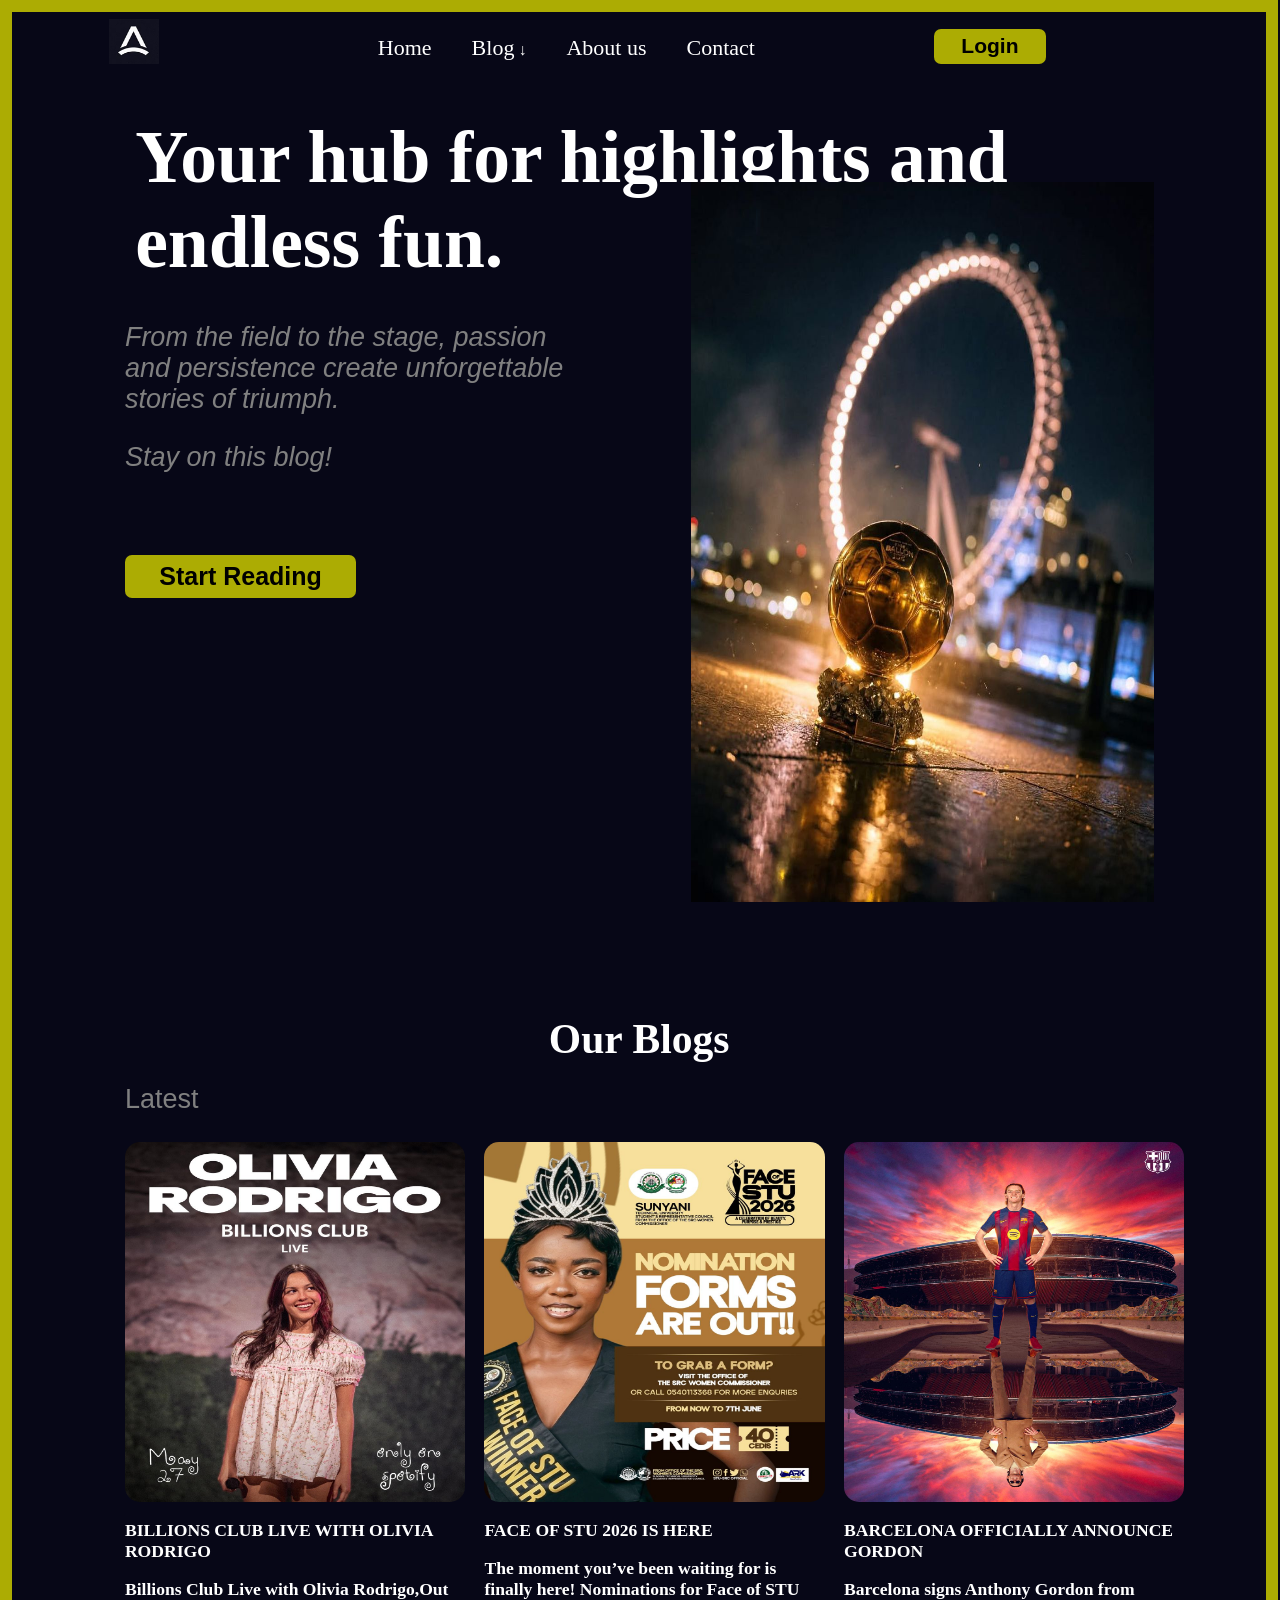
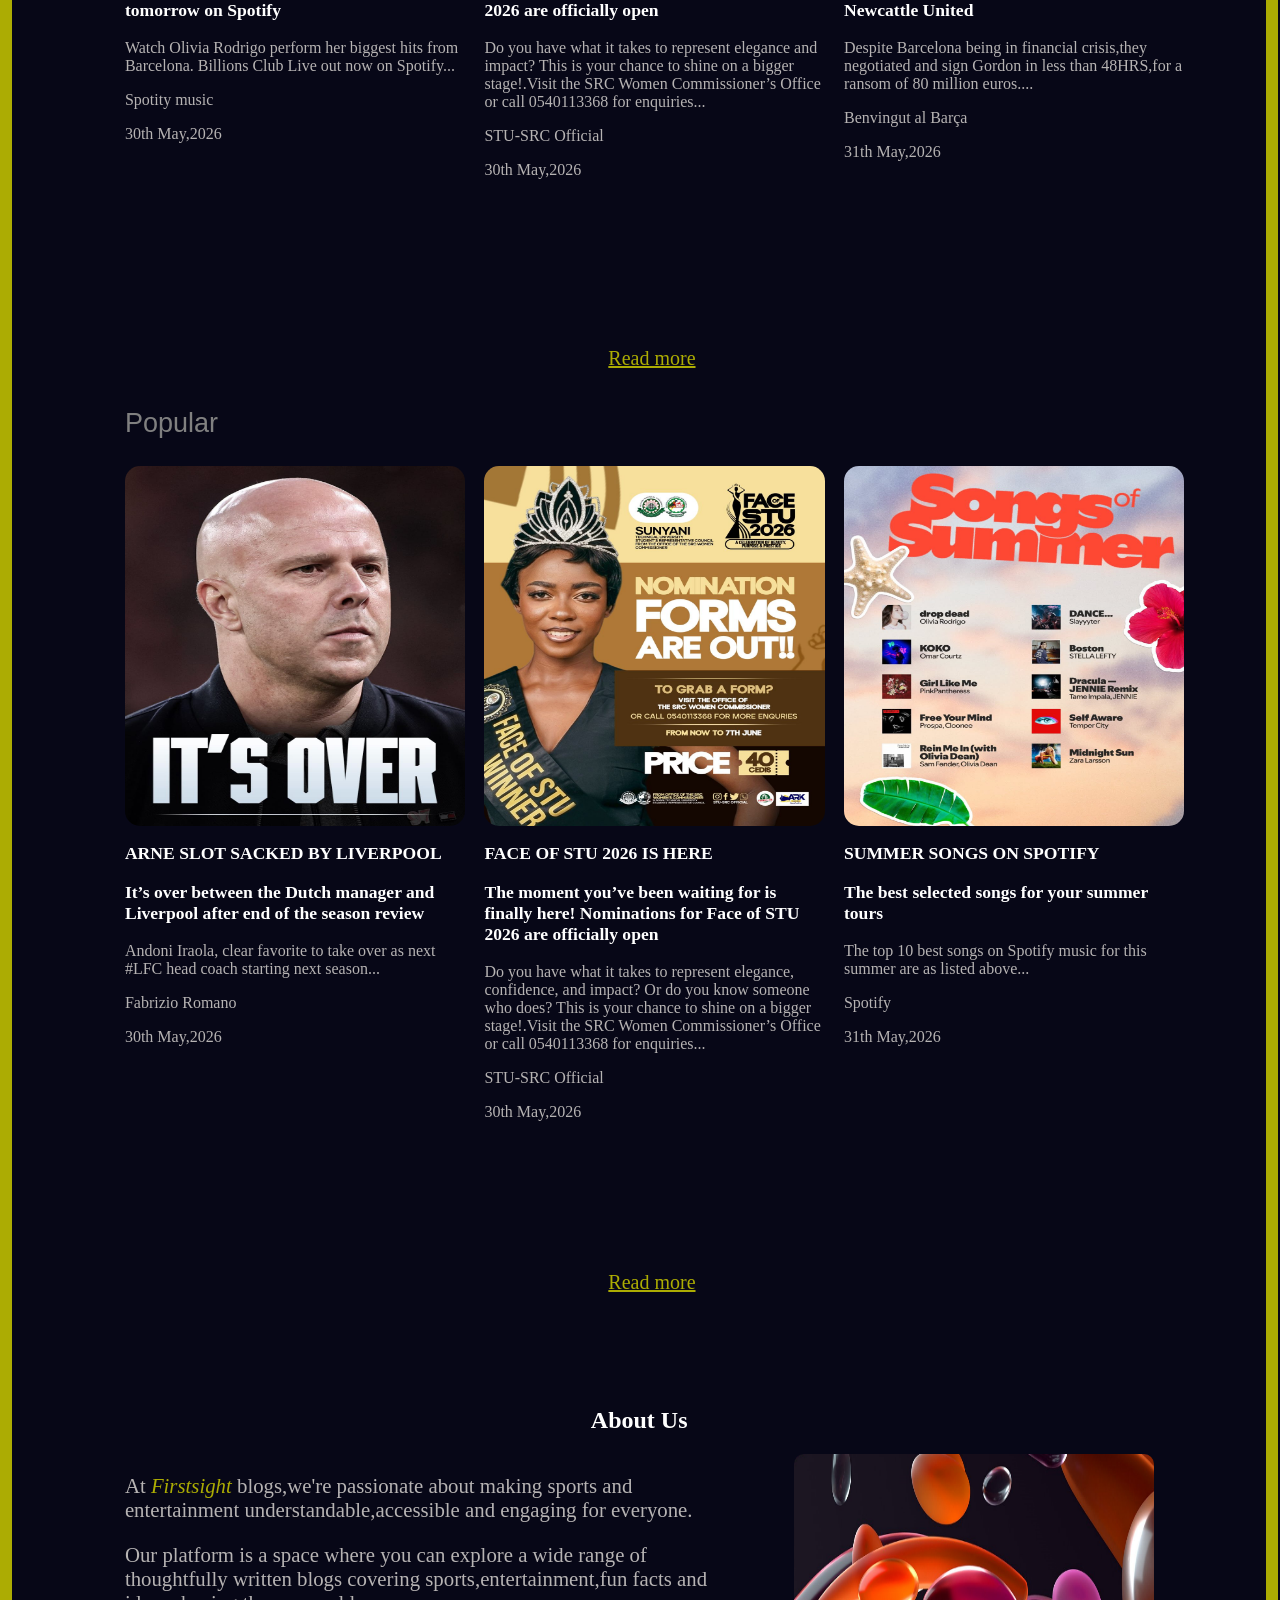
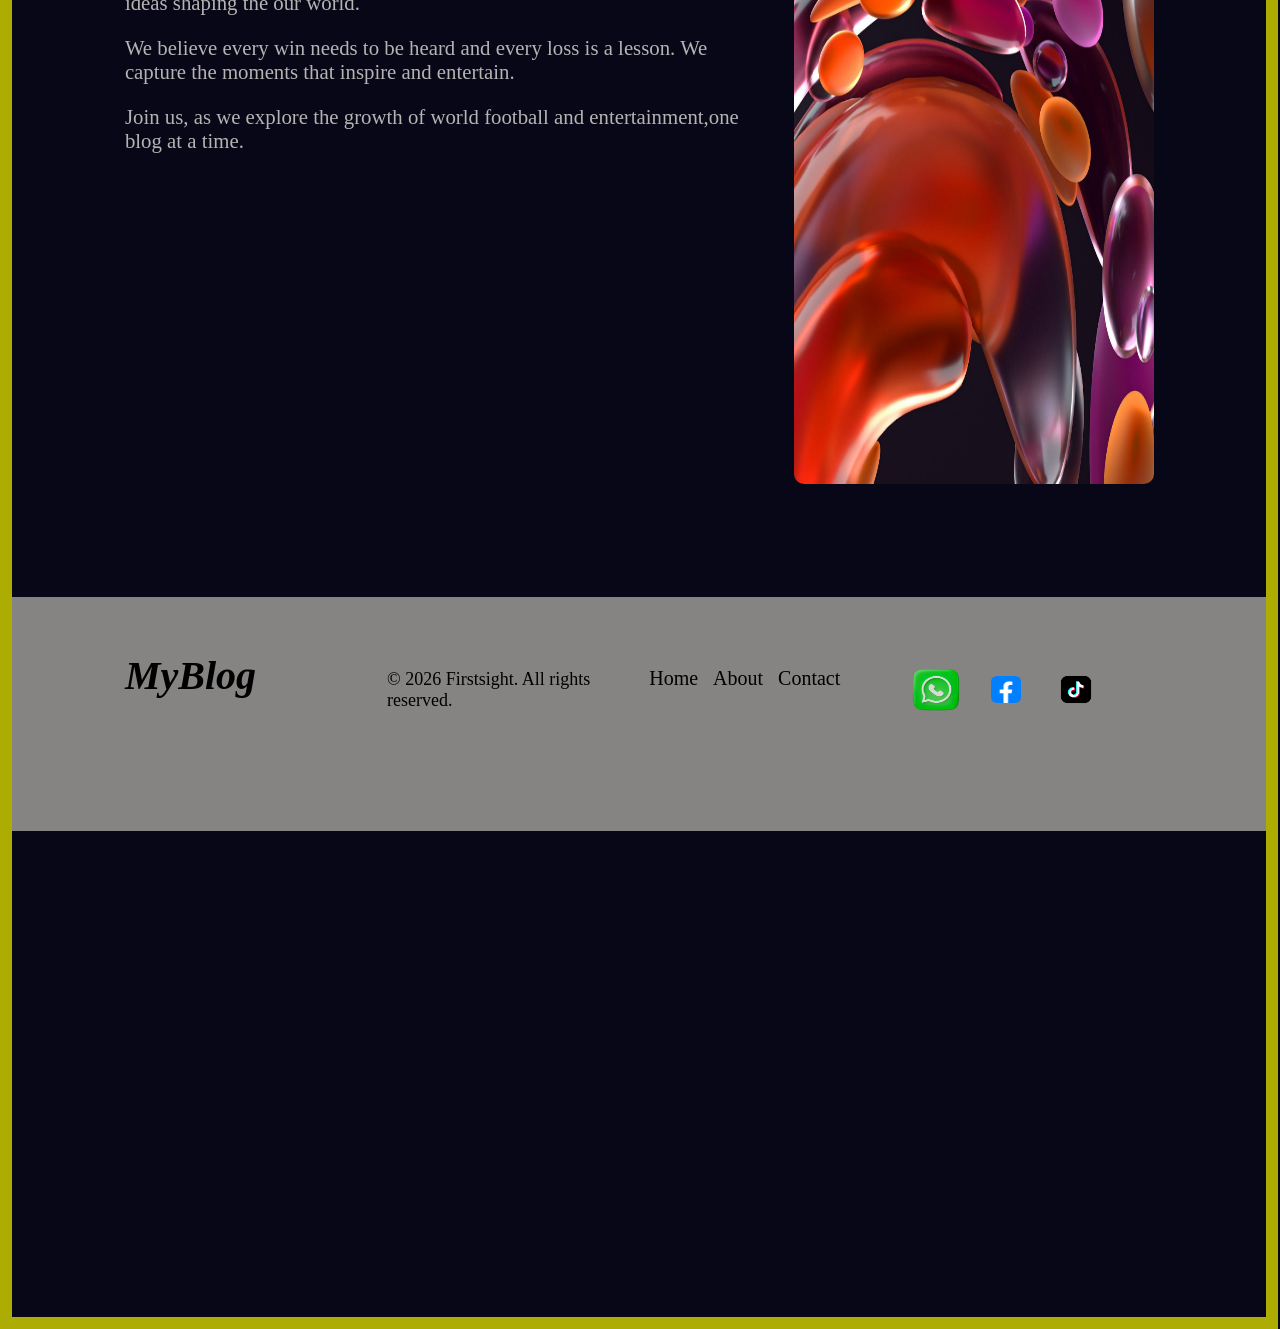
==== index.html @ 94e5642e "Removed the frame and added some link pages." ====
<!DOCTYPE html>
<html lang="en">
<head>
    <meta charset="UTF-8">
    <meta name="viewport" content="width=device-width, initial-scale=1.0">
    <title>Firstsight.com</title>

    <link rel="stylesheet" href="Navbar.css">
    <link rel="stylesheet" href="Header.css">
    <link rel="stylesheet" href="Latestsection.css">
    <link rel="stylesheet" href="Popularsection.css">
    <link rel="stylesheet" href="AboutUs.css">
    <link rel="stylesheet" href="Footer.css">
    <link rel="stylesheet" href="Mobile414_Responsive.css">

</head>
<body>

    <!-- A yellow picture frame for the whole page -->
    <div class="picture-frame">
        <!-- The page start with the Navigation bar at the top -->
        <nav>
            <!-- The Logo of the blog company -->
            <div class="logo-image" title="Firstsight blog">
                <img src="Images/Logo/Logo.png" alt="Big N letter">
            </div>

            <!-- <h1 id="closebtn">&times;</h1> -->
            <!-- Navigation links on the page -->
            <ul id="Navbar-links">
                <li><a href="" >Home</a></li>
                <li><a href="#latest-section" class="blog-link">Blog</a> <span class="arrow-down">&#8595</span></li>
                <li><a href="#about-us-section" class="aboutus-link">About us</a></li>
                <li><a href="#footer" class="contact-link">Contact</a></li>
            </ul>

            <!-- Login link to either login og signin to the website  -->
            <button><a href="Login.html" id="login-btn">Login</a></button>

            <!-- The burgar sign on the Mobile size -->
            <button id="burgar">☰</button>
        </nav>

        <!-- Here we come to the header section of the page right after the navbar -->
        <header>

            <!-- A big header message on the page -->
            <h1>Your hub for highlights and endless fun.</h1>

            <!-- Two containers,one at the left and other at right.With a text and a picture at the other side. -->
            <div class="two-containers">
                <div class="left-container">
                    <p>From the field to the stage, passion and persistence create unforgettable stories of triumph.</p>
                    <p>Stay on this blog!</p>

                    <!-- A Link button to start reading. -->
                    <button id="start-reading_btn">Start Reading</button>
                </div>

                <!-- The right side containers a big pictureon the page. -->
                <div class="right-container"></div>

            </div>
           
        </header>


        <h1 id="blogs">Our Blogs</h1>

        <!-- The blog start here with the lastest blog section -->
        <section id="latest-section">

            <p id="latest">Latest</p>

            <div class="containers">
                
                <!-- Blog-1 -->
                <div class="container" id="latest-container-one">
                    
                    <div class="image-box"><img src="" alt="oops" id="l-image1" ></div>

                    <p id="l-name1" class="name"></p>

                    <P id="l-topic-sentence1" class="topic-sentence"></P>

                    <p id="l-about1" class="about"></p>

                    <p id="l-sender1-name" class="sender-name"></p>

                    <p id="l-date-time1" class="date-time"></p>

                </div>

                <!-- Blog-2 -->
                <div class="container" id="latest-container-two">

                    <div class="image-box"><img src="" alt="oops" id="l-image2" ></div>

                    <p id="l-name2" class="name"></p>

                    <P id="l-topic-sentence2" class="topic-sentence"></P>

                    <p id="l-about2" class="about"></p>

                    <p id="l-sender2-name" class="sender-name"></p>

                    <p id="l-date-time2" class="date-time"></p>
                </div>

                <!-- Blog-3 -->
                <div class="container" id="latest-container-three">

                    <div class="image-box"><img src="" alt="oop" id="l-image3" ></div>

                    <p id="l-name3" class="name"></p>

                    <P id="l-topic-sentence3" class="topic-sentence"></P>

                    <p id="l-about3" class="about"></p>

                    <p id="l-sender3-name" class="sender-name"></p>

                    <p id="l-date-time3" class="date-time"></p>
                </div>

            </div>

            <!-- The Read more Link -->
            <a href="" id="read-more-latest">Read more</a> 
        </section>


        <!-- The popular blog section too comes here. -->
        <section id="popular-section">
            <p id="popular">Popular</p>

            <div class="containers">
                
                <!-- Blog-1 -->
                <div class="container" id="popular-container-one">
                    
                    <div class="image-box"><img src="" alt="" id="p-image1" ></div>

                    <p id="p-name1" class="name"></p>

                    <P id="p-topic-sentence1" class="topic-sentence"></P>

                    <p id="p-about1" class="about"></p>

                    <p id="p-sender1-name" class="sender-name"></p>

                    <p id="p-date-time1" class="date-time"></p>

                </div>

                <!-- Blog-2 -->
                <div class="container" id="popular-container-two">

                    <div class="image-box"><img src="" alt="" id="p-image2" ></div>

                    <p id="p-name2" class="name"></p>

                    <P id="p-topic-sentence2" class="topic-sentence"></P>

                    <p id="p-about2" class="about"></p>

                    <p id="p-sender2-name" class="sender-name"></p>

                    <p id="p-date-time2" class="date-time"></p>
                </div>

                <!-- Blog-3 -->
                <div class="container" id="popular-container-three">

                    <div class="image-box"><img src="" alt="" id="p-image3" ></div>

                    <p id="p-name3" class="name"></p>

                    <P id="p-topic-sentence3" class="topic-sentence"></P>

                    <p id="p-about3" class="about"></p>

                    <p id="p-sender3-name" class="sender-name"></p>

                    <p id="p-date-time3" class="date-time"></p>
                </div>

            </div>

            <!-- The Read more Link -->
            <a href="" id="read-more-popular">Read more</a>
        </section>

        <!-- The About Us section -->
        <section id="about-us-section">
            <h1>About Us</h1>

            <div class="about-us-containers">
                <div id="message" class="demo">
                    <p>At <span id="firstsight">Firstsight</span> blogs,we're passionate about making sports and entertainment understandable,accessible and engaging for everyone. </p>
                    <p>Our platform is a space where you can explore a wide range of thoughtfully written blogs covering sports,entertainment,fun facts and ideas shaping the our world.</p>
                    <p>We believe every win needs to be heard and every loss is a lesson. We capture the moments that inspire and entertain.</p>
                    <p>Join us, as we explore the growth of world football and entertainment,one blog at a time.</p>
                </div>
                
                <div id="image" class="demo" >
                    <img src="Images/AboutUs-Image/AboutUs Image.png" alt="" id="about-us-image">
                </div>
            </div>
        </section>

        <footer id="footer">
            <div class="footer-column">

                <!-- Column 1 -->
                <div class="column" id="my-blog"><h1>MyBlog</h1></div>

                <!-- Column 2 -->
                <div class="column" id="copyright">&copy; 2026 Firstsight. All rights reserved.</div>

                <!-- Column 3 -->
                <div class="column" id="link">

                    <a href="">Home</a>
                    <a href="#about-us-section">About</a>
                    <a href="#my-blog">Contact</a>

                </div>

                <!-- Column 4 -->
                <div class="column" id="media-icons">

                    <label for="WhatsAPP" id="whatsapp">
                        <a href="https://wa.me/233549473295" target="_blank">
                            <img src="Images/Social-Media-Icons/WhatsApp.webp" alt="">
                        </a>
                    </label>

                    <label for="FaceBook" id="facebook">
                        <a href="https://www.facebook.com/share/1J1tw8QMVC/?mibextid=wwXIfr" target="_blank">
                            <img src="Images/Social-Media-Icons/Facebook.webp" alt="">
                        </a>
                    </label>

                    <label for="Tiktok" id="tiktok">
                        <a href="https://www.tiktok.com/@qwesikhalifa123?_r=1&_t=ZS-96lhJDnv4TK" target="_blank">
                            <img src="Images/Social-Media-Icons/Tiktok.webp" alt="">
                        </a>
                    </label>

                </div>
            </div>
        </footer>
   
    </div>
    
    <script src="index.js"></script>
    <script src="LatestBlog.js"></script>
    <script src="Popularsection.js"></script>
</body>
</html>

<!-- Each blog has,
 1:Image
 2:Name
 3:Topic sentence
 4:About the blog
 5:Sender
 6:Date and time. -->


      <!-- <p>“Celebrate every win, learn from every loss—sports and entertainment fuel resilience and joy</p> -->

        <!-- 
        <p>From the field to the stage, passion and persistence create unforgettable stories of triumph</p> -->

<!-- 
        <label for="WhatsAPP" id="whatsapp"><a href="https://wa.me/233549473295"></a><img src="Social-Media-Imges/WhatsApp.webp" alt=""></label> -->
---- Navbar.css ----
/* There's a picture frame on the whole web page */
.picture-frame{
    border:  12px solid rgb(172, 172, 3);
    width: 98%;
    height: 500.5vh;
}

body{
    margin: 0%;
    background-color: rgb(7, 7, 23);
    color: white;
}

nav{
    display: flex;
    justify-content: space-around;
    background-color:  rgb(7, 7, 23);
    padding: 7px;
    box-sizing: border-box;
    /* top: 2%;
    position: fixed;
    width: 98%;
    margin-left: -0.001%; */
} 

img{
    width: 50px;
    height: 45px;
}

ul{
    display: flex;
    gap: 40px;
}

ul li{
    list-style: none;
}

ul li a{
    text-decoration: none;
    color: white;
    font-size: 22px;
}

ul li a:hover{
    text-decoration: underline rgb(239, 239, 91);
    font-weight: bold;
}

.arrow-down{
    color: white;
}

nav button {
    width: 9%;
    height: 35px;
    margin-top: 0.8%;
    background-color: rgb(172, 172, 3);
    border-radius: 7px;
    border: none;
    margin-right: 10%;
    font-weight: bold;
}

nav button a{
    text-decoration: none;
    font-size: 21px;
    color: black;
}

/* Working on the Responsiveness */
#burgar{
    display: none;
}
---- Header.css ----
header {
    margin: 9%;
}

header h1{
    margin: 1%;
    font-size: 4.6rem;
    font-weight: bold;
    margin-top: -8%;
}

/* The two main containers */
.two-containers{
    display: flex;
    justify-content: space-between;
}

.left-container{
    width: 45%;
    height: 60vh;
}

.left-container p{
    font-size: 27px;
    font-family: Arial, Helvetica, sans-serif;
    font-style: italic;
    color: gray;
}

#start-reading_btn{
    width: 50%;
    padding: 7px;
    font-size: 25px;
    border-radius: 7px;
    font-weight: bold;
    background-color: rgb(172, 172, 3);
    border: none;
    cursor: pointer;
    margin-top: 12%;
}

/* The Right side of the div
It contains an image. */
.right-container{
    margin-top: -11%;
    width: 45%;
    height: 80vh;
    background-image: url(Images/Header-Image/Header.jpeg);
    background-size: 100% 100%;
    backdrop-filter: blur(10%);
}

#blogs{
    text-align: center;
    font-weight: bold;
    font-size: 2.6rem;
}
---- Latestsection.css ----
#latest-section{
    margin: 9%;
    margin-top: -0.5%;
}

#latest{
    font-size: 27px;
    font-family: Arial, Helvetica, sans-serif;
    color: gray;
}

.containers{
    display: grid;
    grid-template-columns: repeat(3,1fr);
    gap: 50px;
    margin-bottom: 40px;
}

.container{
    width: 110%;
    height: 85vh;
    border-radius: 15px;
}

/* Each blog content */
.image-box{
    /* border: 2px solid white; */
    height: 40vh;
    border-radius: 15px;

}

.image-box img{
    width: 100%;
    background-size: cover;
    height: 40vh;
    border-radius: 15px;
}

.name{
    font-size: 1.1rem;
    font-weight: bold;
}

.topic-sentence{
    font-size: 1.1rem;
    font-weight: bold;
}

.about{
    font-size: 1rem;
    color: rgb(182, 179, 179);
}

.sender-name{
    font-size: 1rem;
    color: rgb(182, 179, 179);
}

.date-time{
    font-size: 1rem;
    color: rgb(182, 179, 179);  
}

#latest-section a{
    margin-left: 47%;
    font-size: 20px;
    color: rgb(172, 172, 3);;
}
---- Popularsection.css ----
#popular-section{
    margin: 9%;
    margin-top: -6%;
}

#popular{
    font-size: 27px;
    font-family: Arial, Helvetica, sans-serif;
    color: gray;
}

/* .containers{
    display: grid;
    grid-template-columns: repeat(3,1fr);
    gap: 50px;
    margin-bottom: 50px;
} */

/* .container{
    border: 2px solid white;
    width: 110%;
    height: 85vh;
    border-radius: 15px;
} */

/* Each blog content */
/* .image-box{
    border: 2px solid white;
    height: 40vh;
    border-radius: 15px;

} */

/* .image-box img{
    width: 100%;
    background-size: 100% 100%;
    height: 40vh;
    border-radius: 15px;
} */

/* .name{
    font-size: 1.2rem;
    font-weight: bold;
} */

/* .topic-sentence{
    font-size: 1.2rem;
} */

/* .about{
    font-size: 1rem;
    color: rgb(182, 179, 179);
} */

/* .sender-name{
    font-size: 1rem;
    color: rgb(182, 179, 179);
} */

/* .date-time{
    font-size: 1rem;
    color: rgb(182, 179, 179);  
} */

#popular-section a{
    margin-left: 47%;
    font-size: 20px;
    color: rgb(172, 172, 3);;
}
---- AboutUs.css ----
#about-us-section h1{
    text-align: center;
    font-weight: bold;
}

#about-us-section{
    margin: 9%;
}

.about-us-containers{
    display: flex;
    justify-content: space-between;
}

#message{
    /* border: 2px solid white; */
    width: 60%;
    height: 70vh;   
}

#message p{
    font-size: 1.3rem;
    color: rgb(182, 179, 179);
}

#firstsight{
    font-style: italic;
    color: rgb(172, 172, 3);
}

#image{
    /* border: 2px solid white; */
    width: 35%;
    height: 70vh;   
}


/* The About Us Image */
#about-us-image{
    width: 100%;
    height: 70vh;
    background-size: 100% 100%;
    border-radius: 10px;
}
---- Footer.css ----
footer{
    background-color: rgb(134, 131, 131);
    height: 26vh;
    color: black;
    width: 100%;
}

.footer-column{
    display: grid;
    grid-template-columns: repeat(4,1fr);
    margin: 9%;
    gap: 20px;
}

.column{
    margin-top: 12%;
}

#my-blog{
    font-size: 20px;
    font-style: italic;
}

#copyright{
    margin-top: 30%;
    font-size: 18px;
}

#link a{
    text-decoration: none;
    font-size: 20px;
    color: black;
    
}

#link{
    margin-top: 29%;
    display: flex;
    gap: 15px;
}

#link a:hover{
    text-decoration: underline  rgb(172, 172, 3);
    font-weight: bold;
}

#media-icons{
    margin-top: 29%;
    display: flex;
    gap: 20px;
}
---- Mobile414_Responsive.css ----
@media (max-width:414px){

    #burgar{
        display: flex;
        font-size: 28px;
        margin-left: 1%;
        background-color: rgb(73, 73, 55);
        color: azure;
        height: 42px;
    } 
    
    .picture-frame{
        border: none;
    }

    nav button{
        margin-left: 45%;
        width: 30%;
    }

    ul{ 
        display: none;
        grid-template-columns: repeat(1,1fr);
        box-sizing: border-box;
        gap: 1px;
        position: fixed;
        top: -2%;
        margin-left: 72%;
        background-color: rgb(64, 62, 62);
        padding: 10px;
        width: 30%;
        height: 35vh;
        border-radius: 15px;
    }

    ul li a{
        font-size: 1.5rem;
    }

    header{
        margin-left: 2%;
    }

    header h1{
        font-size: 3.2rem;
    }

    .left-container p{
        font-size: 20px;
    }

    #start-reading_btn{
        width: 80%;
    }

    .right-container{
        height: 48vh;
        width: 55%;
        margin-right: -8%;
        margin-top: 5%;
    }

    #blogs{
        font-size: 2rem;
    }

    .containers{
        display: grid;
        grid-template-columns: repeat(1,1fr);
        margin-left: -8%;
        width: 105%;
        gap: 200px;
    }

    .name{
        font-size: 1.6rem;
    }

    .topic-sentence{
        font-size: 1.6rem;
    }

    .about{
        font-size: 1.5rem;
    }

    .sender-name{
        font-size: 1.5rem;
    }

    .date-time{
        font-size: 1.5rem;
    }

    #latest-section a{
        margin-left: 30%;
        margin-top: 50%;
    }

    #popular-section{
        margin-top: 15%;
    }

    #latest-container-three{
        margin-bottom: 40px;
    }

    #popular-section a{
        margin-left: 30%;
    }

    .about-us-containers{
        display: grid;
        grid-template-columns: repeat(1,1fr);
    }

    #about-us-section{
        margin: 2%;
    }

    #message p{
        font-size: 1.6rem;
    }

    #popular-container-three{
        margin-bottom: 50px;
    }

    #message{
        width: 100%;
        margin-bottom: 120px;
    }

    #image{
        width: 100%;
        
    }

    .footer-column{
        display: grid;grid-template-columns: repeat(1,1fr);
        margin: 10%;
        gap: 1px;
    }

    footer{
        height: 36vh;
    
    }
        
    #my-blog{
        margin-top: 3%;
        text-align: center;
    }

    #copyright{
        margin-top: -8%;
    }

    #link{
        margin-top: 7%;
        margin-left: 15%;
    }

    #media-icons{
        margin-top: 7%;
        margin-left: 20%;
        display: flex;
        gap: 5px;
    }
}
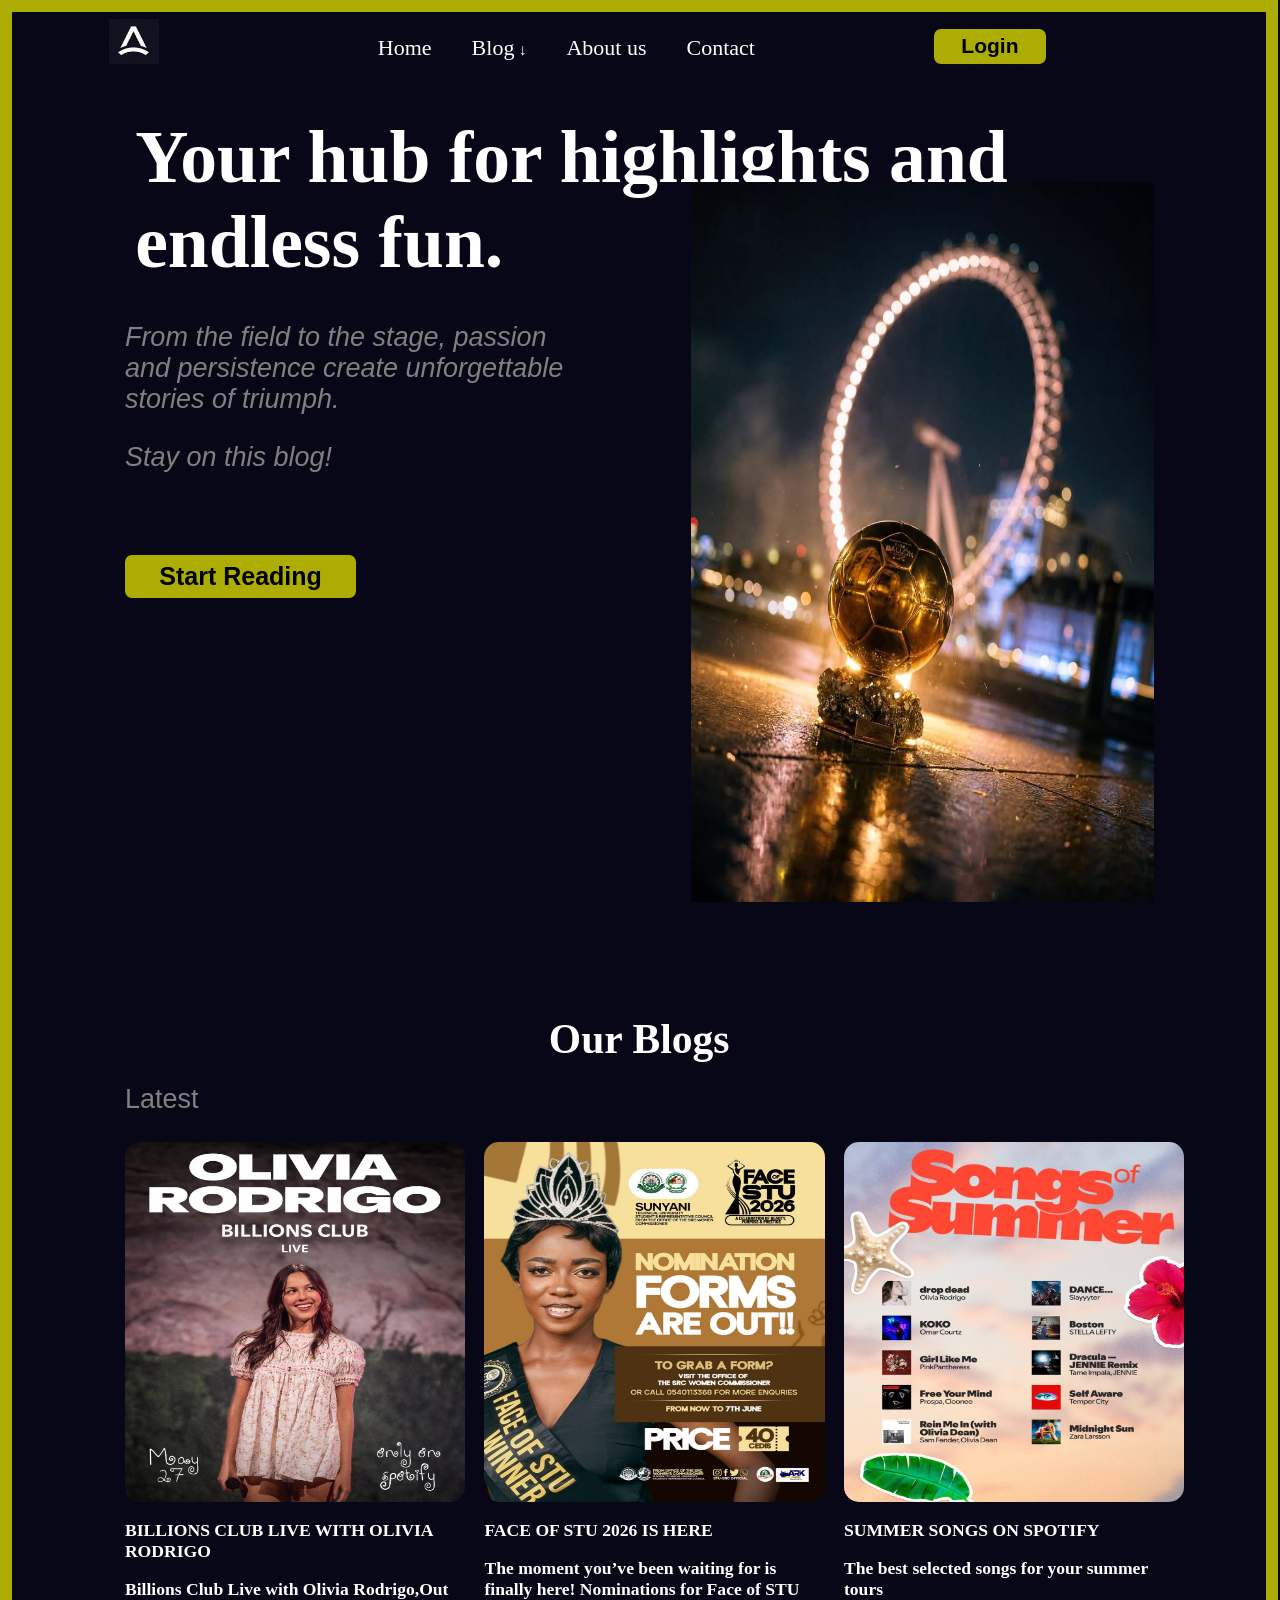
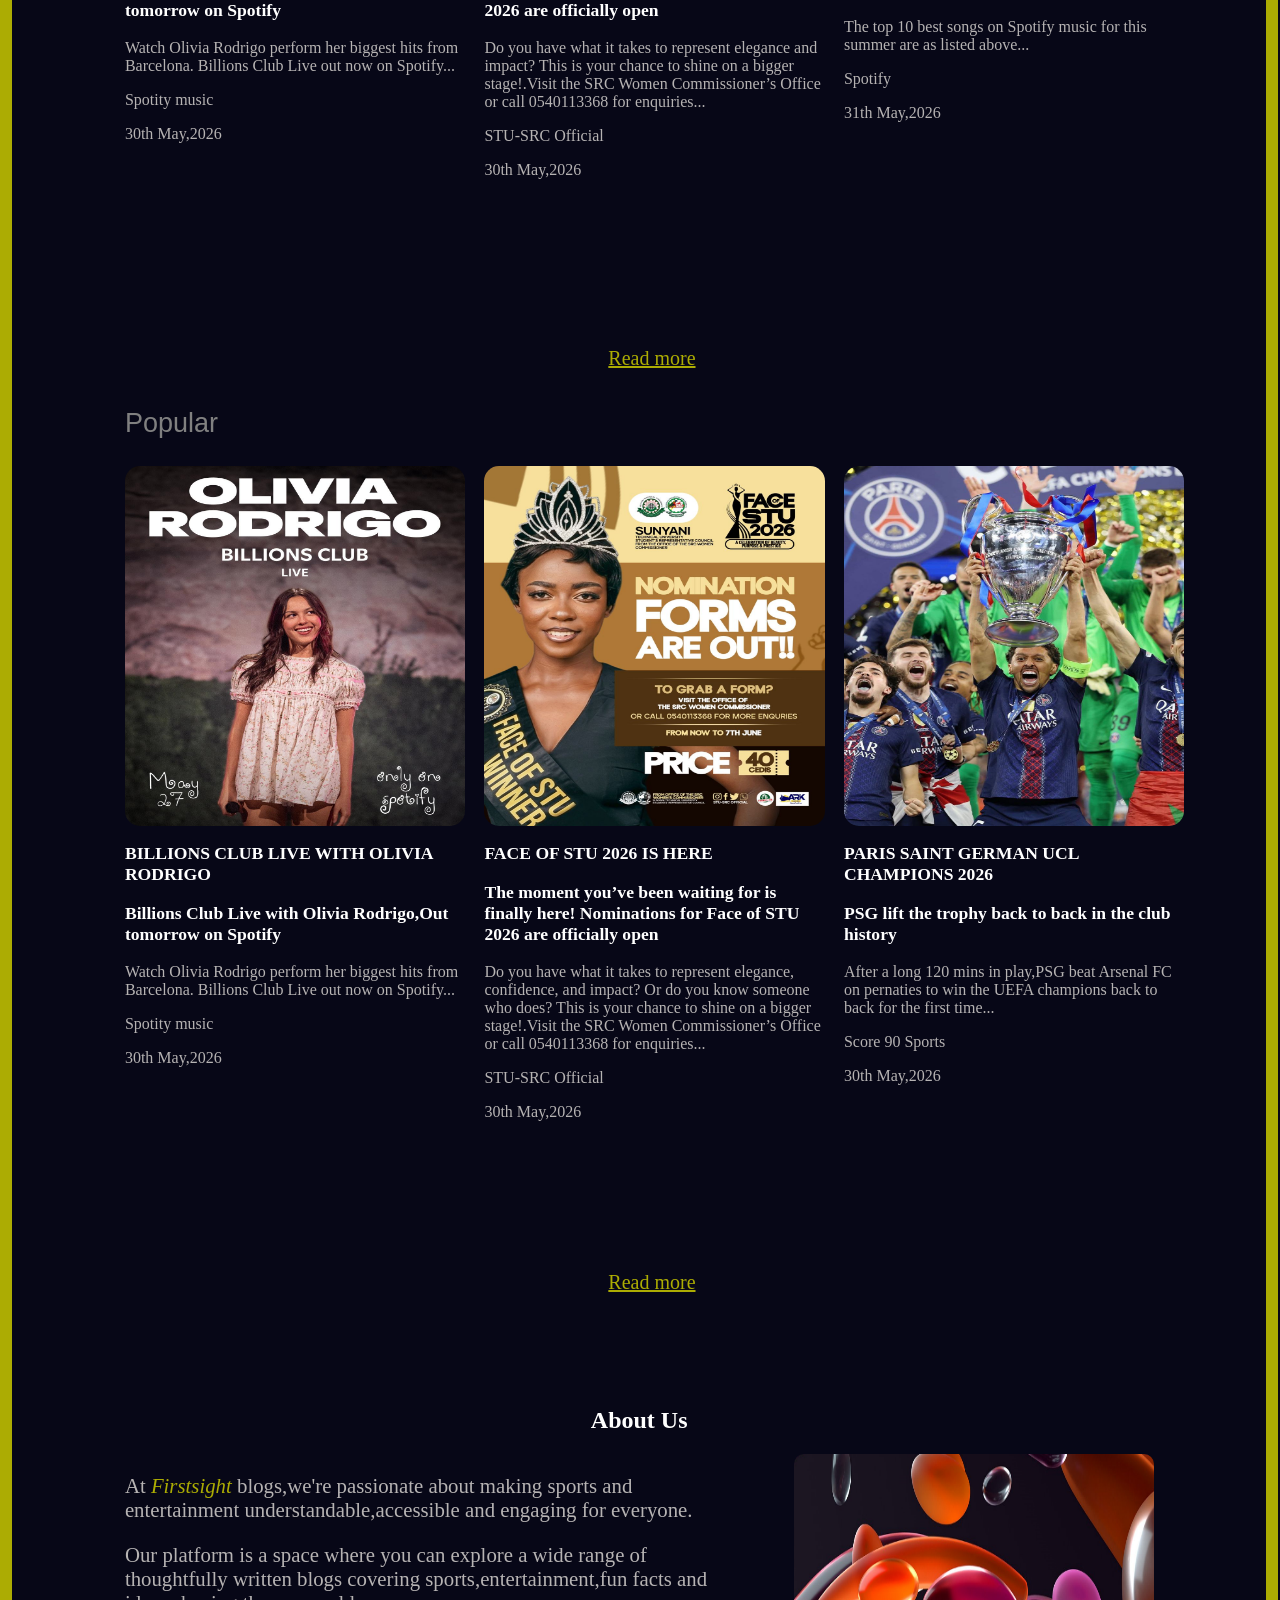
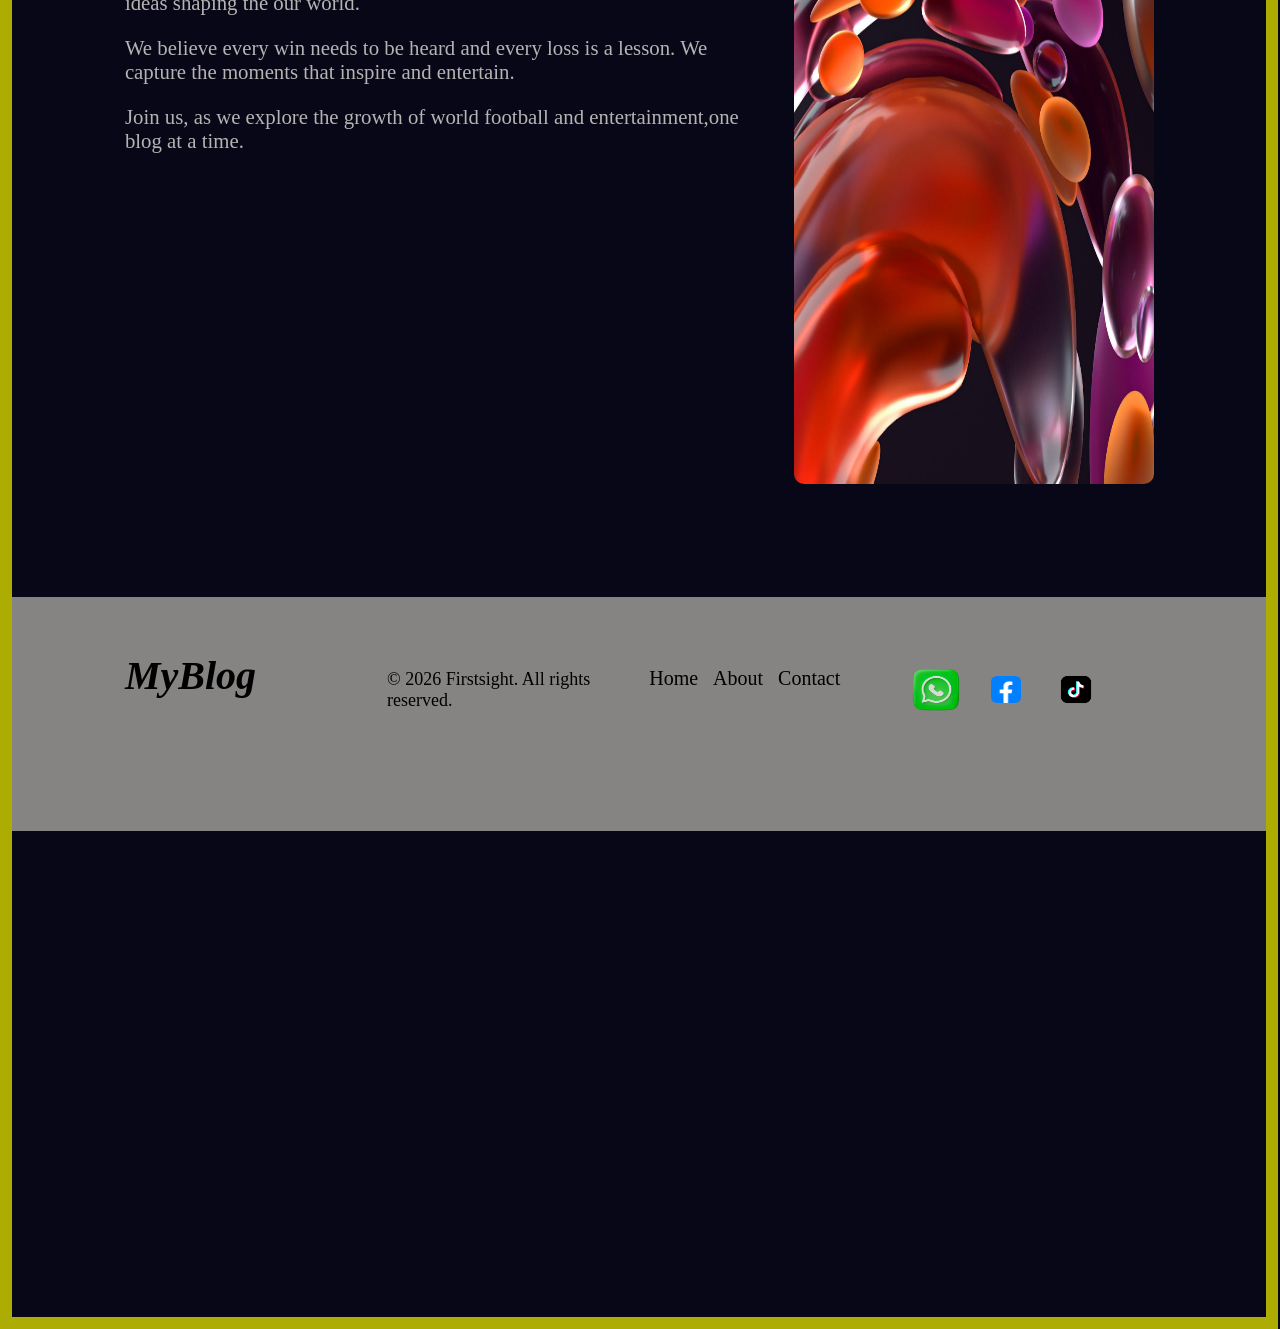
==== commit edc5e447: "Cleaned up some mess" ====
--- a/index.html
+++ b/index.html
@@ -12,7 +12,7 @@
     <link rel="stylesheet" href="AboutUs.css">
     <link rel="stylesheet" href="Footer.css">
     <link rel="stylesheet" href="Mobile414_Responsive.css">
-
+    
 </head>
 <body>
 
@@ -35,7 +35,7 @@
             </ul>
 
             <!-- Login link to either login og signin to the website  -->
-            <button><a href="Login.html" id="login-btn">Login</a></button>
+            <button><a href="Login Page/Login.html" id="login-btn">Login</a></button>
 
             <!-- The burgar sign on the Mobile size -->
             <button id="burgar">☰</button>
--- a/Mobile414_Responsive.css
+++ b/Mobile414_Responsive.css
@@ -58,6 +58,7 @@
         width: 55%;
         margin-right: -8%;
         margin-top: 5%;
+        background-size: 100% 100%;
     }
 
     #blogs{
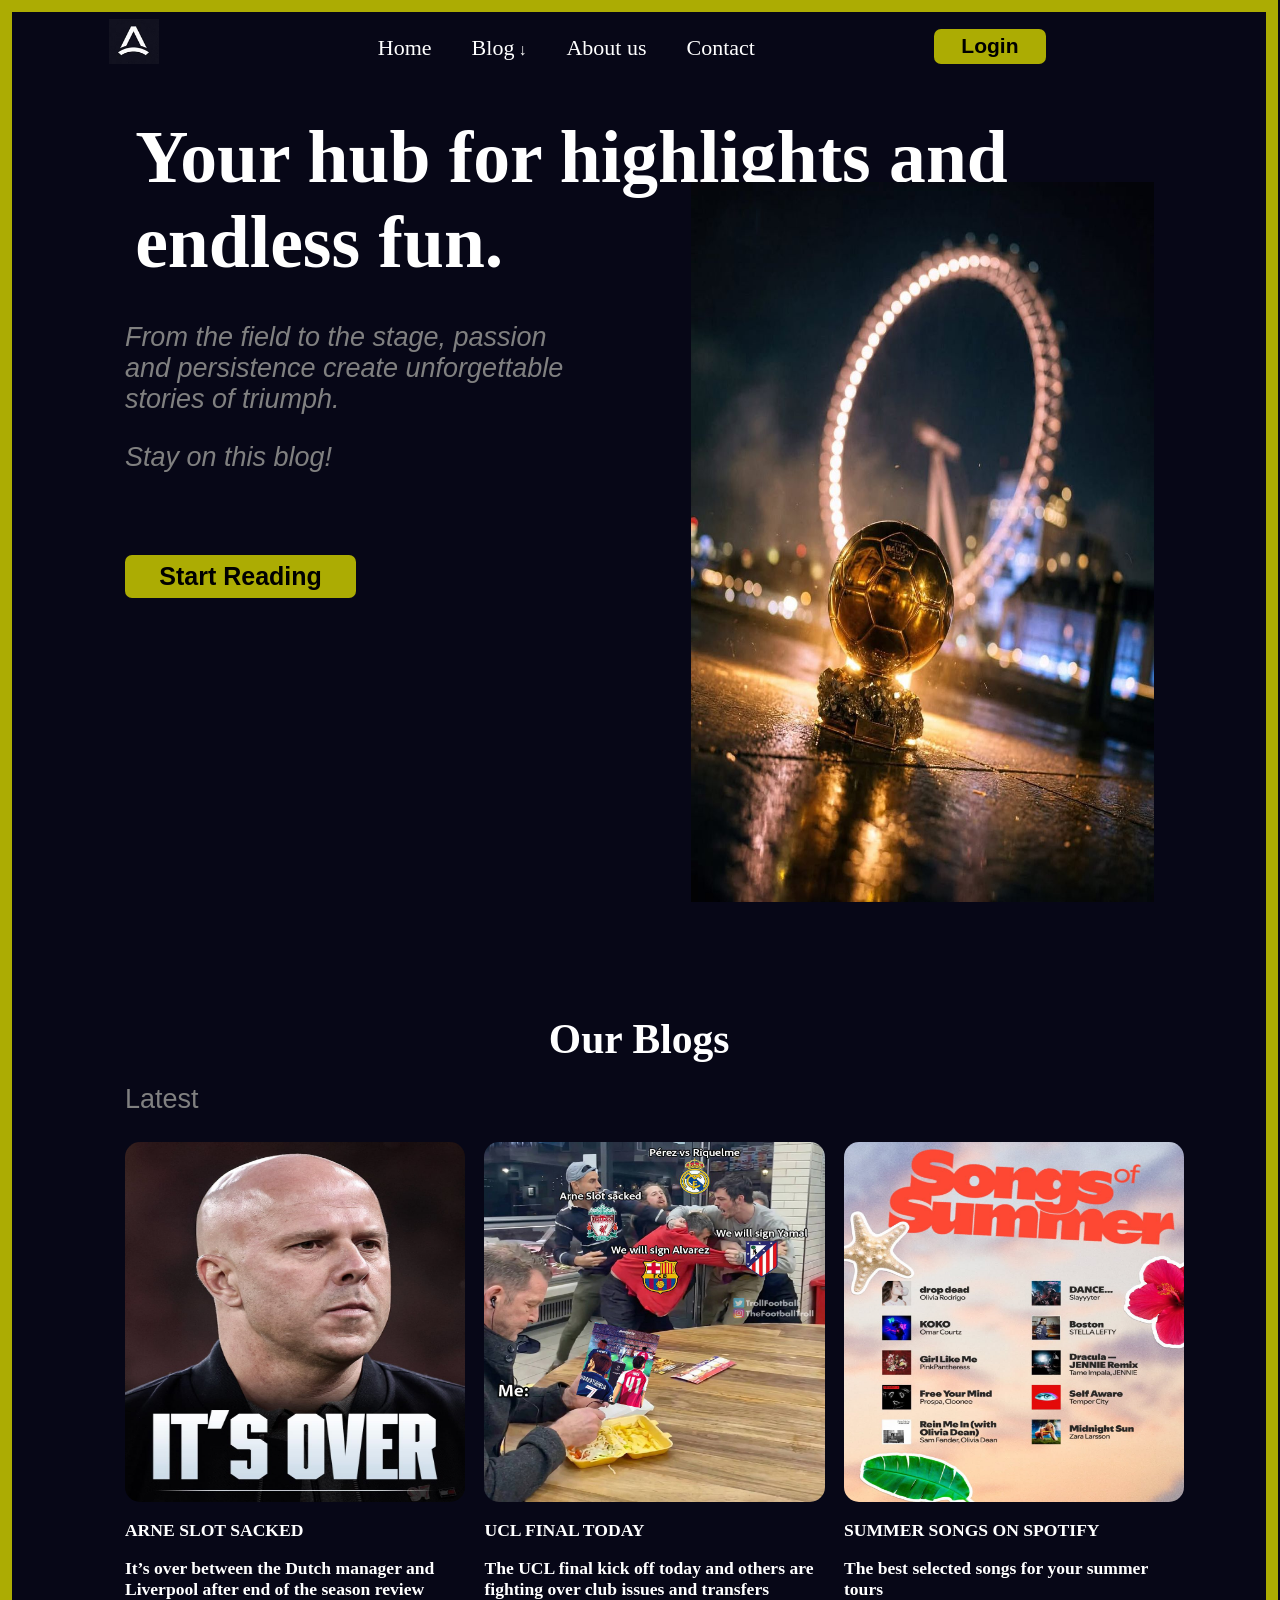
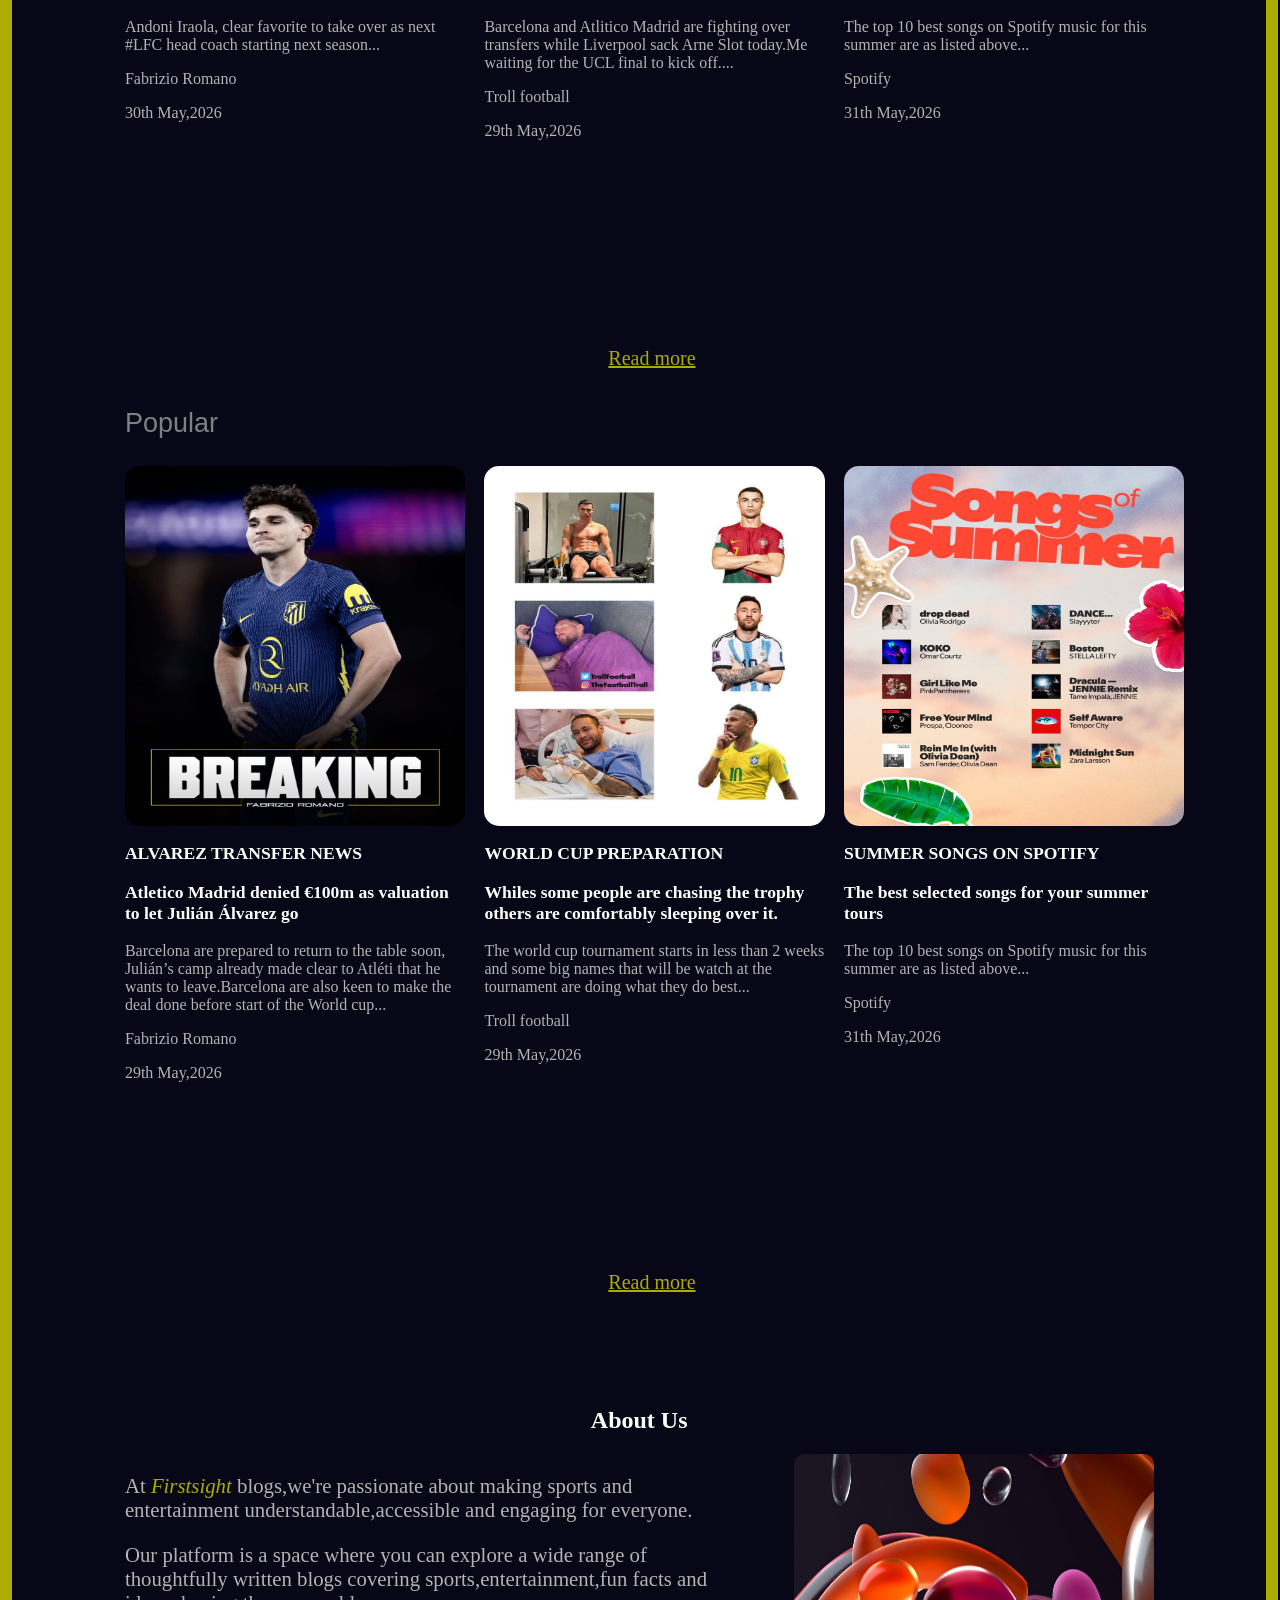
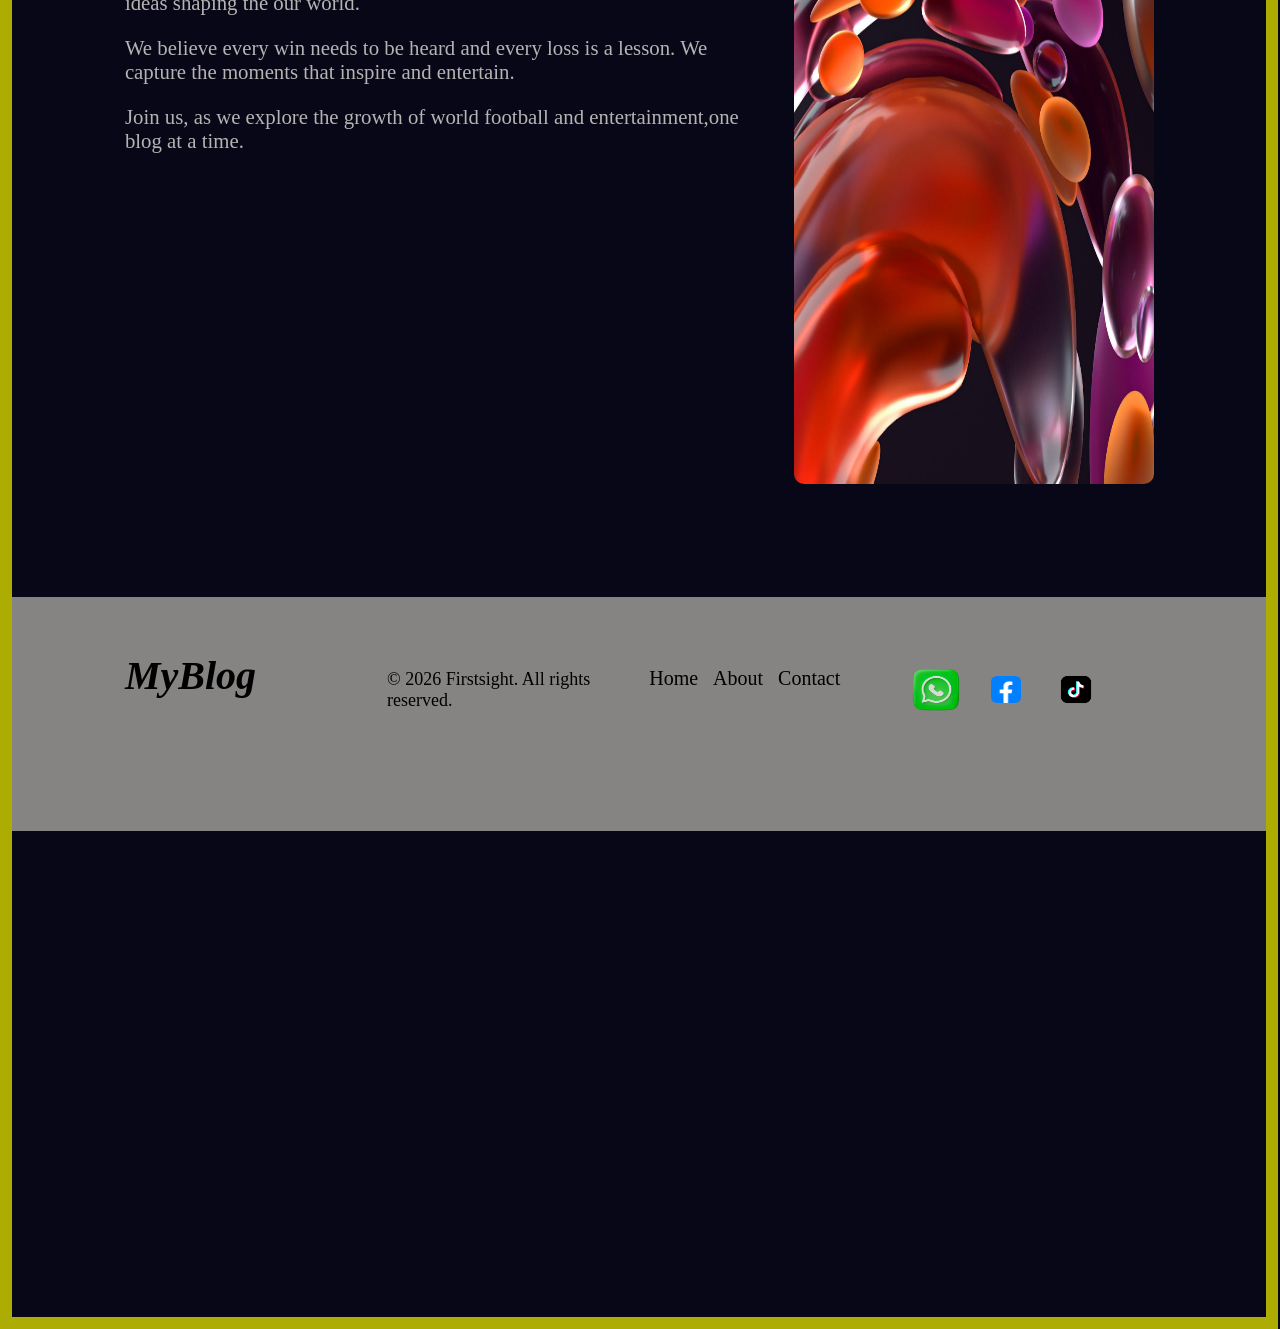
==== commit 6789e60b: "Completed some Responsive forms" ====
--- a/index.html
+++ b/index.html
@@ -12,6 +12,9 @@
     <link rel="stylesheet" href="AboutUs.css">
     <link rel="stylesheet" href="Footer.css">
     <link rel="stylesheet" href="Mobile414_Responsive.css">
+    <link rel="stylesheet" href="Mobile428_Responsive.css">
+    <link rel="stylesheet" href="Mobile360_Responsive.css">
+    <link rel="stylesheet" href="Mobile375_Responsive.css">
     
 </head>
 <body>
--- a/Mobile428_Responsive.css
+++ b/Mobile428_Responsive.css
@@ -0,0 +1,171 @@
+@media (max-width:428px){
+
+    #burgar{
+        display: flex;
+        font-size: 28px;
+        margin-left: -4%;
+        background-color: rgb(73, 73, 55);
+        color: azure;
+        height: 42px;
+    } 
+    
+    .picture-frame{
+        border: none;
+    }
+
+    nav button{
+        margin-left: 55%;
+        width: 30%;
+    }
+
+    ul{ 
+        display: none;
+        grid-template-columns: repeat(1,1fr);
+        box-sizing: border-box;
+        gap: 1px;
+        position: fixed;
+        top: -2%;
+        margin-left: 72%;
+        background-color: rgb(64, 62, 62);
+        padding: 10px;
+        width: 30%;
+        height: 35vh;
+        border-radius: 15px;
+    }
+
+    ul li a{
+        font-size: 1.5rem;
+    }
+
+    header{
+        margin-left: 2%;
+    }
+
+    header h1{
+        font-size: 3.2rem;
+    }
+
+    .left-container p{
+        font-size: 20px;
+    }
+
+    #start-reading_btn{
+        width: 80%;
+    }
+
+    .right-container{
+        height: 48vh;
+        width: 55%;
+        margin-right: -8%;
+        margin-top: 5%;
+        background-size: 100% 100%;
+    }
+
+    #blogs{
+        font-size: 2rem;
+    }
+
+    .containers{
+        display: grid;
+        grid-template-columns: repeat(1,1fr);
+        margin-left: -8%;
+        width: 105%;
+        gap: 200px;
+    }
+
+    .name{
+        font-size: 1.6rem;
+    }
+
+    .topic-sentence{
+        font-size: 1.6rem;
+    }
+
+    .about{
+        font-size: 1.5rem;
+    }
+
+    .sender-name{
+        font-size: 1.5rem;
+    }
+
+    .date-time{
+        font-size: 1.5rem;
+    }
+
+    #latest-section a{
+        margin-left: 30%;
+        margin-top: 50%;
+    }
+
+    #popular-section{
+        margin-top: 15%;
+    }
+
+    #latest-container-three{
+        margin-bottom: 40px;
+    }
+
+    #popular-section a{
+        margin-left: 30%;
+    }
+
+    .about-us-containers{
+        display: grid;
+        grid-template-columns: repeat(1,1fr);
+    }
+
+    #about-us-section{
+        margin: 2%;
+    }
+
+    #message p{
+        font-size: 1.6rem;
+    }
+
+    #popular-container-three{
+        margin-bottom: 50px;
+    }
+
+    #message{
+        width: 100%;
+        margin-bottom: 120px;
+    }
+
+    #image{
+        width: 100%;
+        
+    }
+
+    .footer-column{
+        display: grid;grid-template-columns: repeat(1,1fr);
+        margin: 10%;
+        gap: 1px;
+    }
+
+    footer{
+        height: 36vh;
+    
+    }
+        
+    #my-blog{
+        margin-top: 3%;
+        text-align: center;
+    }
+
+    #copyright{
+        margin-top: -8%;
+    }
+
+    #link{
+        margin-top: 7%;
+        margin-left: 15%;
+    }
+
+    #media-icons{
+        margin-top: 7%;
+        margin-left: 20%;
+        display: flex;
+        gap: 5px;
+    }
+}
--- a/Mobile360_Responsive.css
+++ b/Mobile360_Responsive.css
@@ -0,0 +1,171 @@
+@media (max-width:360px){
+
+    #burgar{
+        display: flex;
+        font-size: 28px;
+        margin-left: 1%;
+        background-color: rgb(73, 73, 55);
+        color: azure;
+        height: 42px;
+    } 
+    
+    .picture-frame{
+        border: none;
+    }
+
+    nav button{
+        margin-left: 45%;
+        width: 30%;
+    }
+
+    ul{ 
+        display: none;
+        grid-template-columns: repeat(1,1fr);
+        box-sizing: border-box;
+        gap: 1px;
+        position: fixed;
+        top: -2%;
+        margin-left: 72%;
+        background-color: rgb(64, 62, 62);
+        padding: 10px;
+        width: 30%;
+        height: 35vh;
+        border-radius: 15px;
+    }
+
+    ul li a{
+        font-size: 1.5rem;
+    }
+
+    header{
+        margin-left: 2%;
+    }
+
+    header h1{
+        font-size: 3.2rem;
+    }
+
+    .left-container p{
+        font-size: 20px;
+    }
+
+    #start-reading_btn{
+        width: 80%;
+    }
+
+    .right-container{
+        height: 48vh;
+        width: 55%;
+        margin-right: -8%;
+        margin-top: 5%;
+        background-size: 100% 100%;
+    }
+
+    #blogs{
+        font-size: 2rem;
+    }
+
+    .containers{
+        display: grid;
+        grid-template-columns: repeat(1,1fr);
+        margin-left: -8%;
+        width: 105%;
+        gap: 200px;
+    }
+
+    .name{
+        font-size: 1.6rem;
+    }
+
+    .topic-sentence{
+        font-size: 1.6rem;
+    }
+
+    .about{
+        font-size: 1.5rem;
+    }
+
+    .sender-name{
+        font-size: 1.5rem;
+    }
+
+    .date-time{
+        font-size: 1.5rem;
+    }
+
+    #latest-section a{
+        margin-left: 30%;
+        margin-top: 50%;
+    }
+
+    #popular-section{
+        margin-top: 15%;
+    }
+
+    #latest-container-three{
+        margin-bottom: 40px;
+    }
+
+    #popular-section a{
+        margin-left: 30%;
+    }
+
+    .about-us-containers{
+        display: grid;
+        grid-template-columns: repeat(1,1fr);
+    }
+
+    #about-us-section{
+        margin: 2%;
+    }
+
+    #message p{
+        font-size: 1.6rem;
+    }
+
+    #popular-container-three{
+        margin-bottom: 50px;
+    }
+
+    #message{
+        width: 100%;
+        margin-bottom: 120px;
+    }
+
+    #image{
+        width: 100%;
+        
+    }
+
+    .footer-column{
+        display: grid;grid-template-columns: repeat(1,1fr);
+        margin: 10%;
+        gap: 1px;
+    }
+
+    footer{
+        height: 36vh;
+    
+    }
+        
+    #my-blog{
+        margin-top: 3%;
+        text-align: center;
+    }
+
+    #copyright{
+        margin-top: -8%;
+    }
+
+    #link{
+        margin-top: 7%;
+        margin-left: 15%;
+    }
+
+    #media-icons{
+        margin-top: 7%;
+        margin-left: 20%;
+        display: flex;
+        gap: 5px;
+    }
+}
--- a/Mobile375_Responsive.css
+++ b/Mobile375_Responsive.css
@@ -0,0 +1,171 @@
+@media (max-width:375.33px){
+
+    #burgar{
+        display: flex;
+        font-size: 28px;
+        margin-left: 1%;
+        background-color: rgb(73, 73, 55);
+        color: azure;
+        height: 42px;
+    } 
+    
+    .picture-frame{
+        border: none;
+    }
+
+    nav button{
+        margin-left: 45%;
+        width: 30%;
+    }
+
+    ul{ 
+        display: none;
+        grid-template-columns: repeat(1,1fr);
+        box-sizing: border-box;
+        gap: 1px;
+        position: fixed;
+        top: -2%;
+        margin-left: 72%;
+        background-color: rgb(64, 62, 62);
+        padding: 10px;
+        width: 30%;
+        height: 35vh;
+        border-radius: 15px;
+    }
+
+    ul li a{
+        font-size: 1.5rem;
+    }
+
+    header{
+        margin-left: 2%;
+    }
+
+    header h1{
+        font-size: 3.2rem;
+    }
+
+    .left-container p{
+        font-size: 20px;
+    }
+
+    #start-reading_btn{
+        width: 80%;
+    }
+
+    .right-container{
+        height: 48vh;
+        width: 55%;
+        margin-right: -8%;
+        margin-top: 5%;
+        background-size: 100% 100%;
+    }
+
+    #blogs{
+        font-size: 2rem;
+    }
+
+    .containers{
+        display: grid;
+        grid-template-columns: repeat(1,1fr);
+        margin-left: -8%;
+        width: 105%;
+        gap: 200px;
+    }
+
+    .name{
+        font-size: 1.6rem;
+    }
+
+    .topic-sentence{
+        font-size: 1.6rem;
+    }
+
+    .about{
+        font-size: 1.5rem;
+    }
+
+    .sender-name{
+        font-size: 1.5rem;
+    }
+
+    .date-time{
+        font-size: 1.5rem;
+    }
+
+    #latest-section a{
+        margin-left: 30%;
+        margin-top: 50%;
+    }
+
+    #popular-section{
+        margin-top: 15%;
+    }
+
+    #latest-container-three{
+        margin-bottom: 40px;
+    }
+
+    #popular-section a{
+        margin-left: 30%;
+    }
+
+    .about-us-containers{
+        display: grid;
+        grid-template-columns: repeat(1,1fr);
+    }
+
+    #about-us-section{
+        margin: 2%;
+    }
+
+    #message p{
+        font-size: 1.6rem;
+    }
+
+    #popular-container-three{
+        margin-bottom: 50px;
+    }
+
+    #message{
+        width: 100%;
+        margin-bottom: 120px;
+    }
+
+    #image{
+        width: 100%;
+        
+    }
+
+    .footer-column{
+        display: grid;grid-template-columns: repeat(1,1fr);
+        margin: 10%;
+        gap: 1px;
+    }
+
+    footer{
+        height: 36vh;
+    
+    }
+        
+    #my-blog{
+        margin-top: 3%;
+        text-align: center;
+    }
+
+    #copyright{
+        margin-top: -8%;
+    }
+
+    #link{
+        margin-top: 7%;
+        margin-left: 15%;
+    }
+
+    #media-icons{
+        margin-top: 7%;
+        margin-left: 20%;
+        display: flex;
+        gap: 5px;
+    }
+}
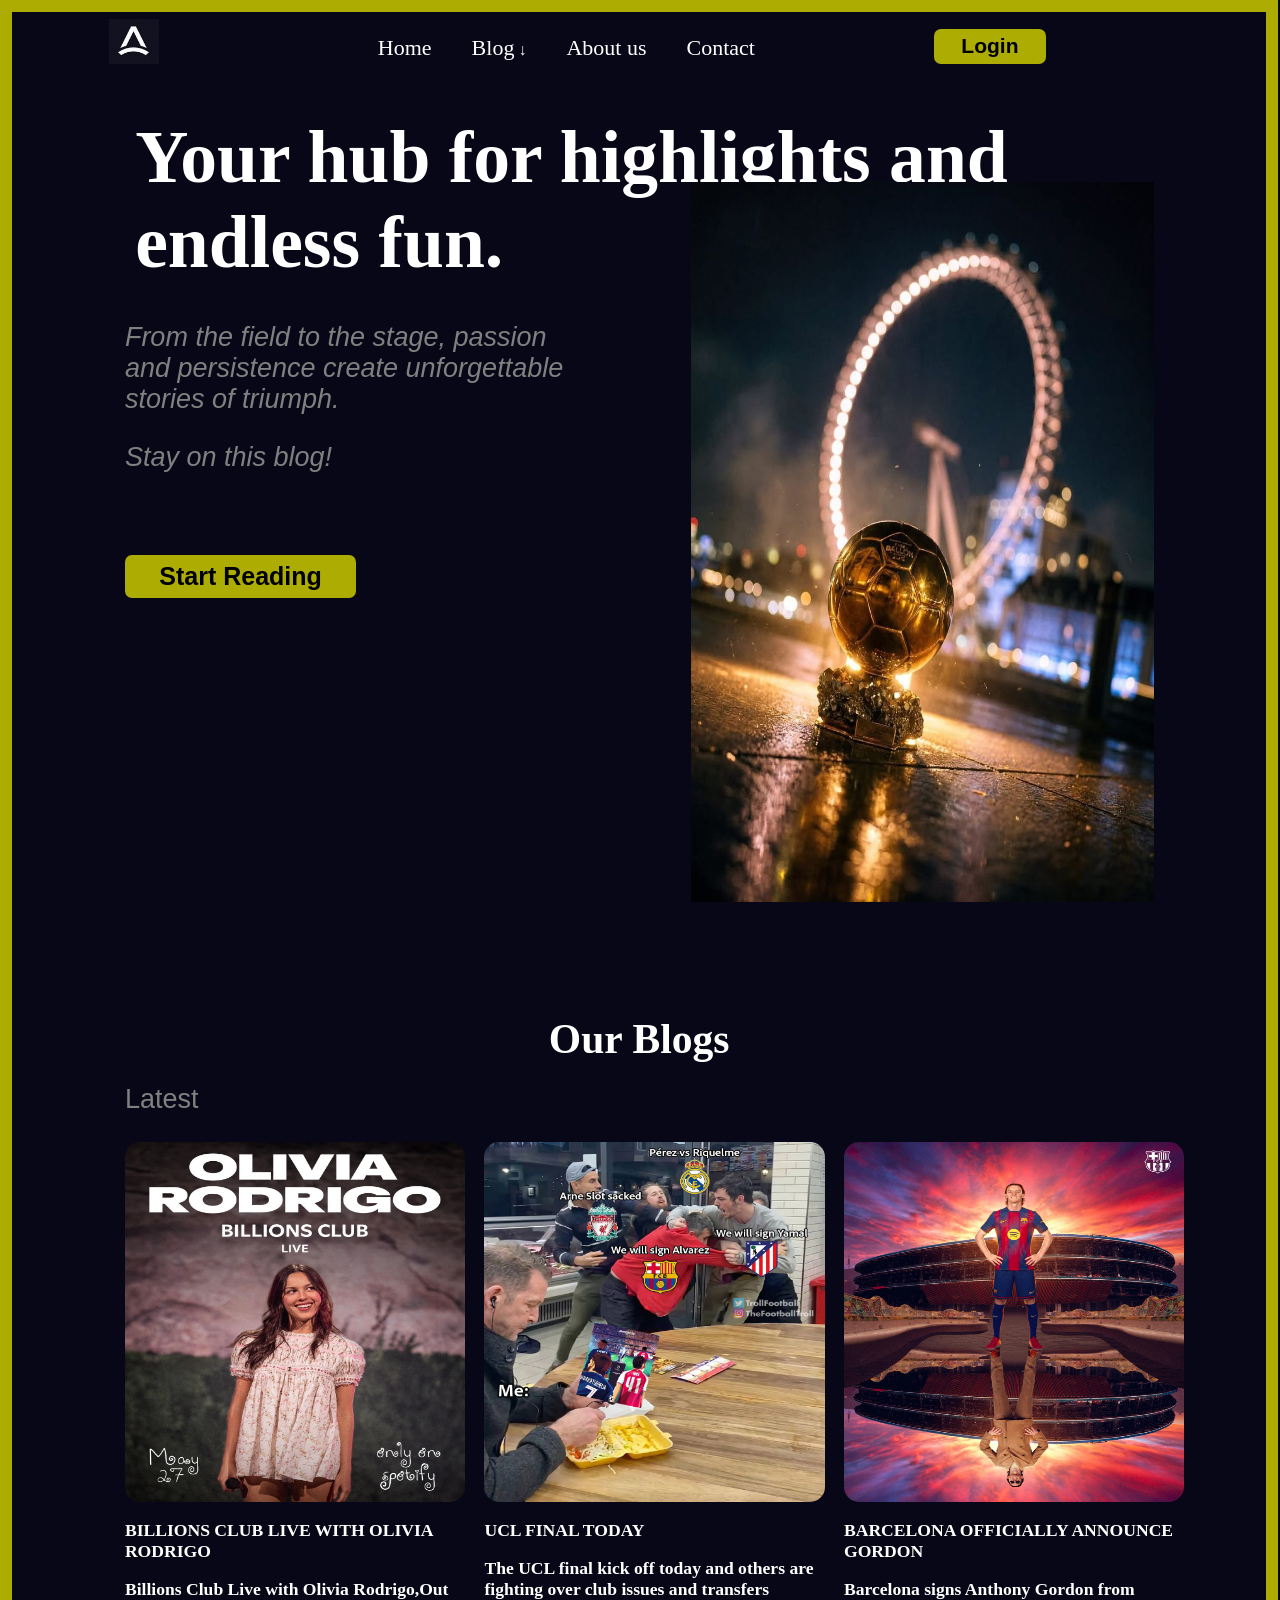
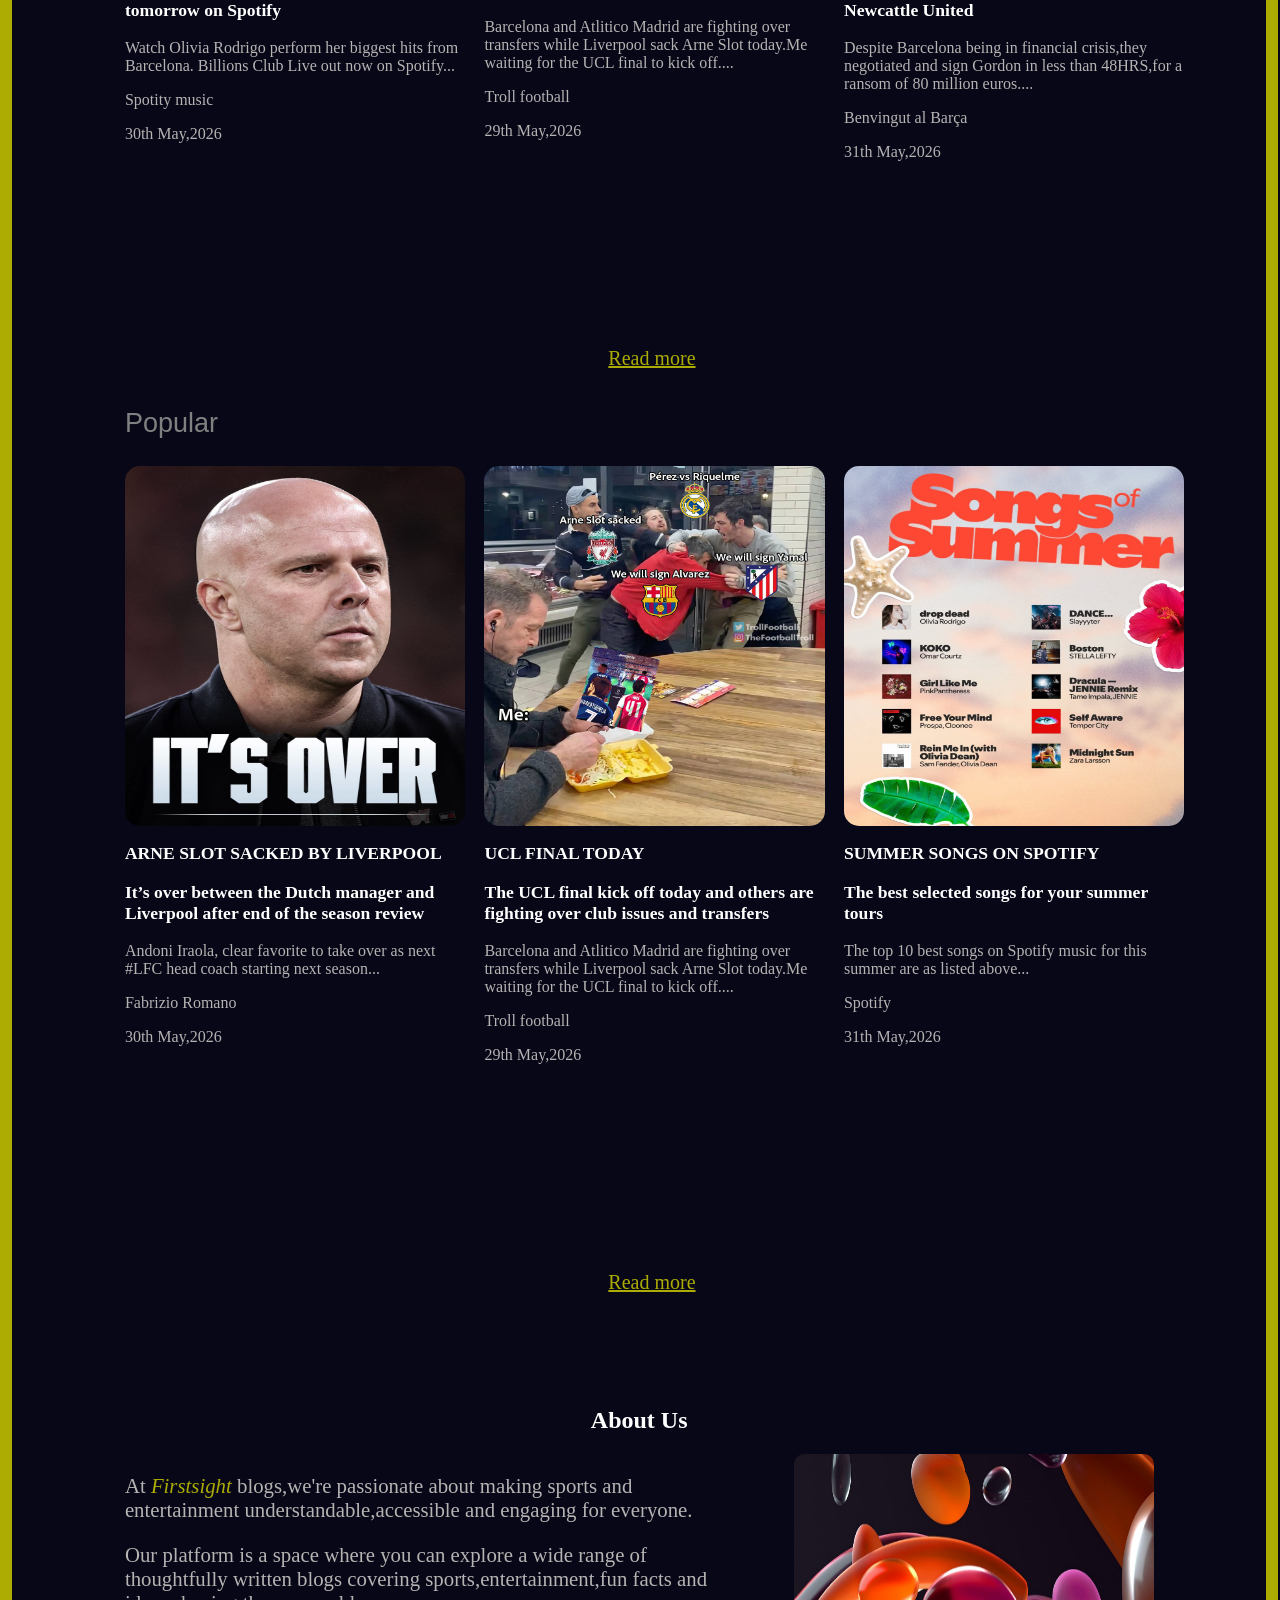
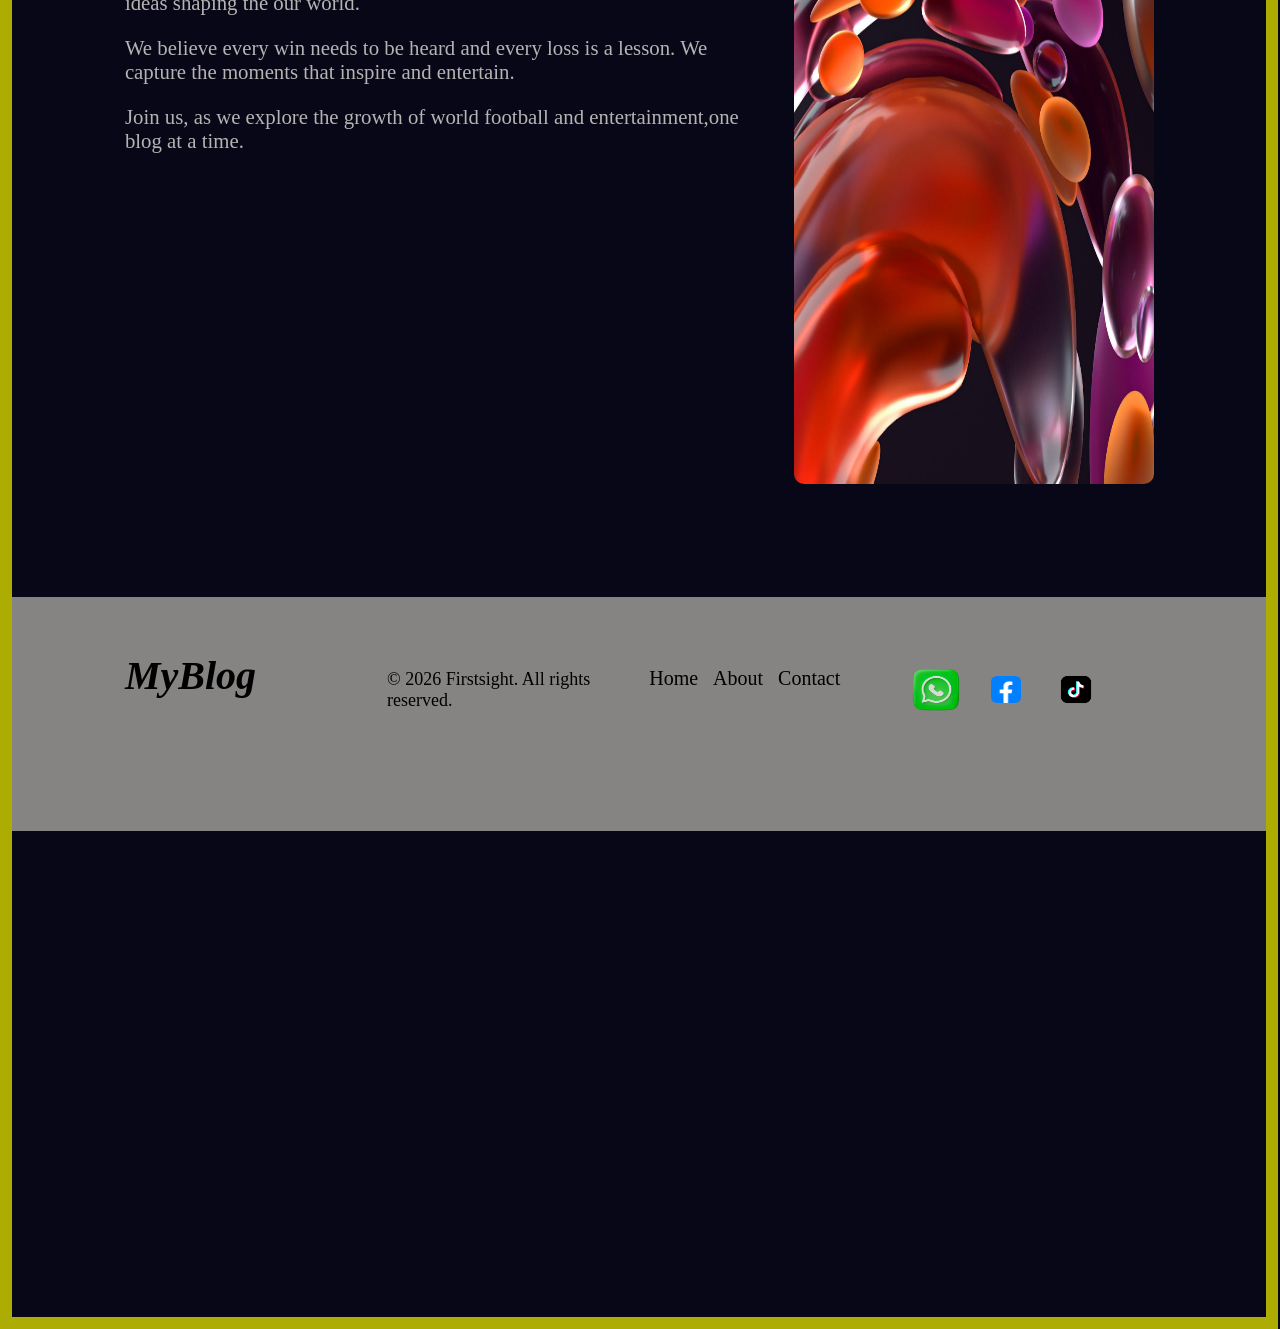
==== commit 8ea43fe5: "Finish with the Login Responsiveness" ====
--- a/index.html
+++ b/index.html
@@ -11,10 +11,12 @@
     <link rel="stylesheet" href="Popularsection.css">
     <link rel="stylesheet" href="AboutUs.css">
     <link rel="stylesheet" href="Footer.css">
-    <link rel="stylesheet" href="Mobile414_Responsive.css">
-    <link rel="stylesheet" href="Mobile428_Responsive.css">
-    <link rel="stylesheet" href="Mobile360_Responsive.css">
-    <link rel="stylesheet" href="Mobile375_Responsive.css">
+    <link rel="stylesheet" href="Responsiveness/Mobile414_Responsive.css">
+    <link rel="stylesheet" href="Responsiveness/Mobile428_Responsive.css">
+    <link rel="stylesheet" href="Responsiveness/Mobile360_Responsive.css">
+    <link rel="stylesheet" href="Responsiveness/Mobile375_Responsive.css">
+    <link rel="stylesheet" href="Responsiveness/Mobile390_Responsive.css">
+    <!-- <link rel="stylesheet" href="Login_Mobile414_Responsive"> -->
     
 </head>
 <body>
@@ -38,7 +40,7 @@
             </ul>
 
             <!-- Login link to either login og signin to the website  -->
-            <button><a href="Login Page/Login.html" id="login-btn">Login</a></button>
+            <button><a href="Login.html" id="login-btn">Login</a></button>
 
             <!-- The burgar sign on the Mobile size -->
             <button id="burgar">☰</button>
--- a/Responsiveness/Mobile414_Responsive.css
+++ b/Responsiveness/Mobile414_Responsive.css
@@ -0,0 +1,222 @@
+@media (max-width:414px){
+
+    #burgar{
+        display: flex;
+        font-size: 28px;
+        margin-left: 1%;
+        background-color: rgb(73, 73, 55);
+        color: azure;
+        height: 42px;
+    } 
+    
+    .picture-frame{
+        border: none;
+    }
+
+    nav button{
+        margin-left: 45%;
+        width: 30%;
+    }
+
+    ul{ 
+        display: none;
+        grid-template-columns: repeat(1,1fr);
+        box-sizing: border-box;
+        gap: 1px;
+        position: fixed;
+        top: -2%;
+        margin-left: 72%;
+        background-color: rgb(64, 62, 62);
+        padding: 10px;
+        width: 30%;
+        height: 35vh;
+        border-radius: 15px;
+    }
+
+    ul li a{
+        font-size: 1.5rem;
+    }
+
+    header{
+        margin-left: 2%;
+    }
+
+    header h1{
+        font-size: 3.2rem;
+    }
+
+    .left-container p{
+        font-size: 20px;
+    }
+
+    #start-reading_btn{
+        width: 80%;
+    }
+
+    .right-container{
+        height: 48vh;
+        width: 55%;
+        margin-right: -8%;
+        margin-top: 5%;
+        background-size: 100% 100%;
+    }
+
+    #blogs{
+        font-size: 2rem;
+    }
+
+    .containers{
+        display: grid;
+        grid-template-columns: repeat(1,1fr);
+        margin-left: -8%;
+        width: 105%;
+        gap: 200px;
+    }
+
+    .name{
+        font-size: 1.6rem;
+    }
+
+    .topic-sentence{
+        font-size: 1.6rem;
+    }
+
+    .about{
+        font-size: 1.5rem;
+    }
+
+    .sender-name{
+        font-size: 1.5rem;
+    }
+
+    .date-time{
+        font-size: 1.5rem;
+    }
+
+    #latest-section a{
+        margin-left: 30%;
+        margin-top: 50%;
+    }
+
+    #popular-section{
+        margin-top: 15%;
+    }
+
+    #latest-container-three{
+        margin-bottom: 40px;
+    }
+
+    #popular-section a{
+        margin-left: 30%;
+    }
+
+    .about-us-containers{
+        display: grid;
+        grid-template-columns: repeat(1,1fr);
+    }
+
+    #about-us-section{
+        margin: 2%;
+    }
+
+    #message p{
+        font-size: 1.6rem;
+    }
+
+    #popular-container-three{
+        margin-bottom: 50px;
+    }
+
+    #message{
+        width: 100%;
+        margin-bottom: 120px;
+    }
+
+    #image{
+        width: 100%;
+        
+    }
+
+    .footer-column{
+        display: grid;grid-template-columns: repeat(1,1fr);
+        margin: 10%;
+        gap: 1px;
+    }
+
+    footer{
+        height: 36vh;
+    
+    }
+        
+    #my-blog{
+        margin-top: 3%;
+        text-align: center;
+    }
+
+    #copyright{
+        margin-top: -8%;
+    }
+
+    #link{
+        margin-top: 7%;
+        margin-left: 15%;
+    }
+
+    #media-icons{
+        margin-top: 7%;
+        margin-left: 20%;
+        display: flex;
+        gap: 5px;
+    }
+
+    /* The Login Responsiveness start here */
+    .container{
+        width: 100%;
+        margin-top: 10%;
+        box-shadow: none;
+    }
+
+    h1{
+        font-size: 2.9rem;
+    }
+
+    .input{
+        width: 95%;
+        margin-left: 4%;
+        height: 60px;
+        font-size: 30px;
+        border-radius: 18px;
+    }
+
+    #image-box{
+        width: 70px;
+        height: 70px;
+    }
+
+    .container #forgot-password{
+        font-size: 28px;
+        margin-left: 8%;
+    }
+
+    #password{
+        margin-bottom: 15px;
+    }
+
+    #login-btn{
+        width: 95%;
+        height:58px;
+        margin-left: 4%;
+        font-size: 35px;
+        border-radius: 18px;
+    }
+
+    p{
+        font-size: 28px;
+        margin-left: -12%;
+    }
+
+    #password{
+        margin-bottom: 1px;
+    }
+
+}
--- a/Responsiveness/Mobile428_Responsive.css
+++ b/Responsiveness/Mobile428_Responsive.css
@@ -0,0 +1,175 @@
+@media (max-width:428px){
+
+    #burgar{
+        display: flex;
+        font-size: 28px;
+        margin-left: -4%;
+        background-color: rgb(73, 73, 55);
+        color: azure;
+        height: 42px;
+    } 
+    
+    .picture-frame{
+        border: none;
+    }
+
+    nav button{
+        margin-left: 55%;
+        width: 30%;
+    }
+
+    ul{ 
+        display: none;
+        grid-template-columns: repeat(1,1fr);
+        box-sizing: border-box;
+        gap: 1px;
+        position: fixed;
+        top: -2%;
+        margin-left: 72%;
+        background-color: rgb(64, 62, 62);
+        padding: 10px;
+        width: 30%;
+        height: 35vh;
+        border-radius: 15px;
+    }
+
+    ul li a{
+        font-size: 1.5rem;
+    }
+
+    header{
+        margin-left: 2%;
+    }
+
+    header h1{
+        font-size: 3.2rem;
+    }
+
+    .left-container p{
+        font-size: 20px;
+    }
+
+    #start-reading_btn{
+        width: 80%;
+    }
+
+    .right-container{
+        height: 48vh;
+        width: 55%;
+        margin-right: -8%;
+        margin-top: 5%;
+        background-size: 100% 100%;
+    }
+
+    #blogs{
+        font-size: 2rem;
+    }
+
+    .containers{
+        display: grid;
+        grid-template-columns: repeat(1,1fr);
+        margin-left: -8%;
+        width: 105%;
+        gap: 200px;
+    }
+
+    .name{
+        font-size: 1.6rem;
+    }
+
+    .topic-sentence{
+        font-size: 1.6rem;
+    }
+
+    .about{
+        font-size: 1.5rem;
+    }
+
+    .sender-name{
+        font-size: 1.5rem;
+    }
+
+    .date-time{
+        font-size: 1.5rem;
+    }
+
+    #latest-section a{
+        margin-left: 30%;
+        margin-top: 50%;
+    }
+
+    #popular-section{
+        margin-top: 15%;
+    }
+
+    #latest-container-three{
+        margin-bottom: 40px;
+    }
+
+    #popular-section a{
+        margin-left: 30%;
+    }
+
+    .about-us-containers{
+        display: grid;
+        grid-template-columns: repeat(1,1fr);
+    }
+
+    #about-us-section{
+        margin: 2%;
+    }
+
+    #message p{
+        font-size: 1.6rem;
+    }
+
+    #popular-container-three{
+        margin-bottom: 50px;
+    }
+
+    #message{
+        width: 100%;
+        margin-bottom: 120px;
+    }
+
+    #image{
+        width: 100%;
+        
+    }
+
+    .footer-column{
+        display: grid;grid-template-columns: repeat(1,1fr);
+        margin: 10%;
+        gap: 1px;
+    }
+
+    footer{
+        height: 36vh;
+    
+    }
+        
+    #my-blog{
+        margin-top: 3%;
+        text-align: center;
+    }
+
+    #copyright{
+        margin-top: -8%;
+    }
+
+    #link{
+        margin-top: 7%;
+        margin-left: 15%;
+    }
+
+    #media-icons{
+        margin-top: 7%;
+        margin-left: 20%;
+        display: flex;
+        gap: 5px;
+    }
+
+
+    /* Demo */
+
+}
--- a/Responsiveness/Mobile360_Responsive.css
+++ b/Responsiveness/Mobile360_Responsive.css
@@ -0,0 +1,171 @@
+@media (max-width:360px){
+
+    #burgar{
+        display: flex;
+        font-size: 28px;
+        margin-left: 1%;
+        background-color: rgb(73, 73, 55);
+        color: azure;
+        height: 42px;
+    } 
+    
+    .picture-frame{
+        border: none;
+    }
+
+    nav button{
+        margin-left: 45%;
+        width: 30%;
+    }
+
+    ul{ 
+        display: none;
+        grid-template-columns: repeat(1,1fr);
+        box-sizing: border-box;
+        gap: 1px;
+        position: fixed;
+        top: -2%;
+        margin-left: 72%;
+        background-color: rgb(64, 62, 62);
+        padding: 10px;
+        width: 30%;
+        height: 35vh;
+        border-radius: 15px;
+    }
+
+    ul li a{
+        font-size: 1.5rem;
+    }
+
+    header{
+        margin-left: 2%;
+    }
+
+    header h1{
+        font-size: 3.2rem;
+    }
+
+    .left-container p{
+        font-size: 20px;
+    }
+
+    #start-reading_btn{
+        width: 80%;
+    }
+
+    .right-container{
+        height: 48vh;
+        width: 55%;
+        margin-right: -8%;
+        margin-top: 5%;
+        background-size: 100% 100%;
+    }
+
+    #blogs{
+        font-size: 2rem;
+    }
+
+    .containers{
+        display: grid;
+        grid-template-columns: repeat(1,1fr);
+        margin-left: -8%;
+        width: 105%;
+        gap: 200px;
+    }
+
+    .name{
+        font-size: 1.6rem;
+    }
+
+    .topic-sentence{
+        font-size: 1.6rem;
+    }
+
+    .about{
+        font-size: 1.5rem;
+    }
+
+    .sender-name{
+        font-size: 1.5rem;
+    }
+
+    .date-time{
+        font-size: 1.5rem;
+    }
+
+    #latest-section a{
+        margin-left: 30%;
+        margin-top: 50%;
+    }
+
+    #popular-section{
+        margin-top: 15%;
+    }
+
+    #latest-container-three{
+        margin-bottom: 40px;
+    }
+
+    #popular-section a{
+        margin-left: 30%;
+    }
+
+    .about-us-containers{
+        display: grid;
+        grid-template-columns: repeat(1,1fr);
+    }
+
+    #about-us-section{
+        margin: 2%;
+    }
+
+    #message p{
+        font-size: 1.6rem;
+    }
+
+    #popular-container-three{
+        margin-bottom: 50px;
+    }
+
+    #message{
+        width: 100%;
+        margin-bottom: 120px;
+    }
+
+    #image{
+        width: 100%;
+        
+    }
+
+    .footer-column{
+        display: grid;grid-template-columns: repeat(1,1fr);
+        margin: 10%;
+        gap: 1px;
+    }
+
+    footer{
+        height: 36vh;
+    
+    }
+        
+    #my-blog{
+        margin-top: 3%;
+        text-align: center;
+    }
+
+    #copyright{
+        margin-top: -8%;
+    }
+
+    #link{
+        margin-top: 7%;
+        margin-left: 15%;
+    }
+
+    #media-icons{
+        margin-top: 7%;
+        margin-left: 20%;
+        display: flex;
+        gap: 5px;
+    }
+}
--- a/Responsiveness/Mobile375_Responsive.css
+++ b/Responsiveness/Mobile375_Responsive.css
@@ -0,0 +1,171 @@
+@media (max-width:375.33px){
+
+    #burgar{
+        display: flex;
+        font-size: 28px;
+        margin-left: 1%;
+        background-color: rgb(73, 73, 55);
+        color: azure;
+        height: 42px;
+    } 
+    
+    .picture-frame{
+        border: none;
+    }
+
+    nav button{
+        margin-left: 45%;
+        width: 30%;
+    }
+
+    ul{ 
+        display: none;
+        grid-template-columns: repeat(1,1fr);
+        box-sizing: border-box;
+        gap: 1px;
+        position: fixed;
+        top: -2%;
+        margin-left: 72%;
+        background-color: rgb(64, 62, 62);
+        padding: 10px;
+        width: 30%;
+        height: 35vh;
+        border-radius: 15px;
+    }
+
+    ul li a{
+        font-size: 1.5rem;
+    }
+
+    header{
+        margin-left: 2%;
+    }
+
+    header h1{
+        font-size: 3.2rem;
+    }
+
+    .left-container p{
+        font-size: 20px;
+    }
+
+    #start-reading_btn{
+        width: 80%;
+    }
+
+    .right-container{
+        height: 48vh;
+        width: 55%;
+        margin-right: -8%;
+        margin-top: 5%;
+        background-size: 100% 100%;
+    }
+
+    #blogs{
+        font-size: 2rem;
+    }
+
+    .containers{
+        display: grid;
+        grid-template-columns: repeat(1,1fr);
+        margin-left: -8%;
+        width: 105%;
+        gap: 200px;
+    }
+
+    .name{
+        font-size: 1.6rem;
+    }
+
+    .topic-sentence{
+        font-size: 1.6rem;
+    }
+
+    .about{
+        font-size: 1.5rem;
+    }
+
+    .sender-name{
+        font-size: 1.5rem;
+    }
+
+    .date-time{
+        font-size: 1.5rem;
+    }
+
+    #latest-section a{
+        margin-left: 30%;
+        margin-top: 50%;
+    }
+
+    #popular-section{
+        margin-top: 15%;
+    }
+
+    #latest-container-three{
+        margin-bottom: 40px;
+    }
+
+    #popular-section a{
+        margin-left: 30%;
+    }
+
+    .about-us-containers{
+        display: grid;
+        grid-template-columns: repeat(1,1fr);
+    }
+
+    #about-us-section{
+        margin: 2%;
+    }
+
+    #message p{
+        font-size: 1.6rem;
+    }
+
+    #popular-container-three{
+        margin-bottom: 50px;
+    }
+
+    #message{
+        width: 100%;
+        margin-bottom: 120px;
+    }
+
+    #image{
+        width: 100%;
+        
+    }
+
+    .footer-column{
+        display: grid;grid-template-columns: repeat(1,1fr);
+        margin: 10%;
+        gap: 1px;
+    }
+
+    footer{
+        height: 36vh;
+    
+    }
+        
+    #my-blog{
+        margin-top: 3%;
+        text-align: center;
+    }
+
+    #copyright{
+        margin-top: -8%;
+    }
+
+    #link{
+        margin-top: 7%;
+        margin-left: 15%;
+    }
+
+    #media-icons{
+        margin-top: 7%;
+        margin-left: 20%;
+        display: flex;
+        gap: 5px;
+    }
+}
--- a/Responsiveness/Mobile390_Responsive.css
+++ b/Responsiveness/Mobile390_Responsive.css
@@ -0,0 +1,171 @@
+@media (max-width:390px){
+
+    #burgar{
+        display: flex;
+        font-size: 28px;
+        margin-left: 1%;
+        background-color: rgb(73, 73, 55);
+        color: azure;
+        height: 42px;
+    } 
+    
+    .picture-frame{
+        border: none;
+    }
+
+    nav button{
+        margin-left: 45%;
+        width: 30%;
+    }
+
+    ul{ 
+        display: none;
+        grid-template-columns: repeat(1,1fr);
+        box-sizing: border-box;
+        gap: 1px;
+        position: fixed;
+        top: -2%;
+        margin-left: 72%;
+        background-color: rgb(64, 62, 62);
+        padding: 10px;
+        width: 30%;
+        height: 35vh;
+        border-radius: 15px;
+    }
+
+    ul li a{
+        font-size: 1.5rem;
+    }
+
+    header{
+        margin-left: 2%;
+    }
+
+    header h1{
+        font-size: 3.2rem;
+    }
+
+    .left-container p{
+        font-size: 20px;
+    }
+
+    #start-reading_btn{
+        width: 80%;
+    }
+
+    .right-container{
+        height: 48vh;
+        width: 55%;
+        margin-right: -8%;
+        margin-top: 5%;
+        background-size: 100% 100%;
+    }
+
+    #blogs{
+        font-size: 2rem;
+    }
+
+    .containers{
+        display: grid;
+        grid-template-columns: repeat(1,1fr);
+        margin-left: -8%;
+        width: 105%;
+        gap: 200px;
+    }
+
+    .name{
+        font-size: 1.6rem;
+    }
+
+    .topic-sentence{
+        font-size: 1.6rem;
+    }
+
+    .about{
+        font-size: 1.5rem;
+    }
+
+    .sender-name{
+        font-size: 1.5rem;
+    }
+
+    .date-time{
+        font-size: 1.5rem;
+    }
+
+    #latest-section a{
+        margin-left: 30%;
+        margin-top: 50%;
+    }
+
+    #popular-section{
+        margin-top: 15%;
+    }
+
+    #latest-container-three{
+        margin-bottom: 40px;
+    }
+
+    #popular-section a{
+        margin-left: 30%;
+    }
+
+    .about-us-containers{
+        display: grid;
+        grid-template-columns: repeat(1,1fr);
+    }
+
+    #about-us-section{
+        margin: 2%;
+    }
+
+    #message p{
+        font-size: 1.6rem;
+    }
+
+    #popular-container-three{
+        margin-bottom: 50px;
+    }
+
+    #message{
+        width: 100%;
+        margin-bottom: 120px;
+    }
+
+    #image{
+        width: 100%;
+        
+    }
+
+    .footer-column{
+        display: grid;grid-template-columns: repeat(1,1fr);
+        margin: 10%;
+        gap: 1px;
+    }
+
+    footer{
+        height: 36vh;
+    
+    }
+        
+    #my-blog{
+        margin-top: 3%;
+        text-align: center;
+    }
+
+    #copyright{
+        margin-top: -8%;
+    }
+
+    #link{
+        margin-top: 7%;
+        margin-left: 15%;
+    }
+
+    #media-icons{
+        margin-top: 7%;
+        margin-left: 20%;
+        display: flex;
+        gap: 5px;
+    }
+}
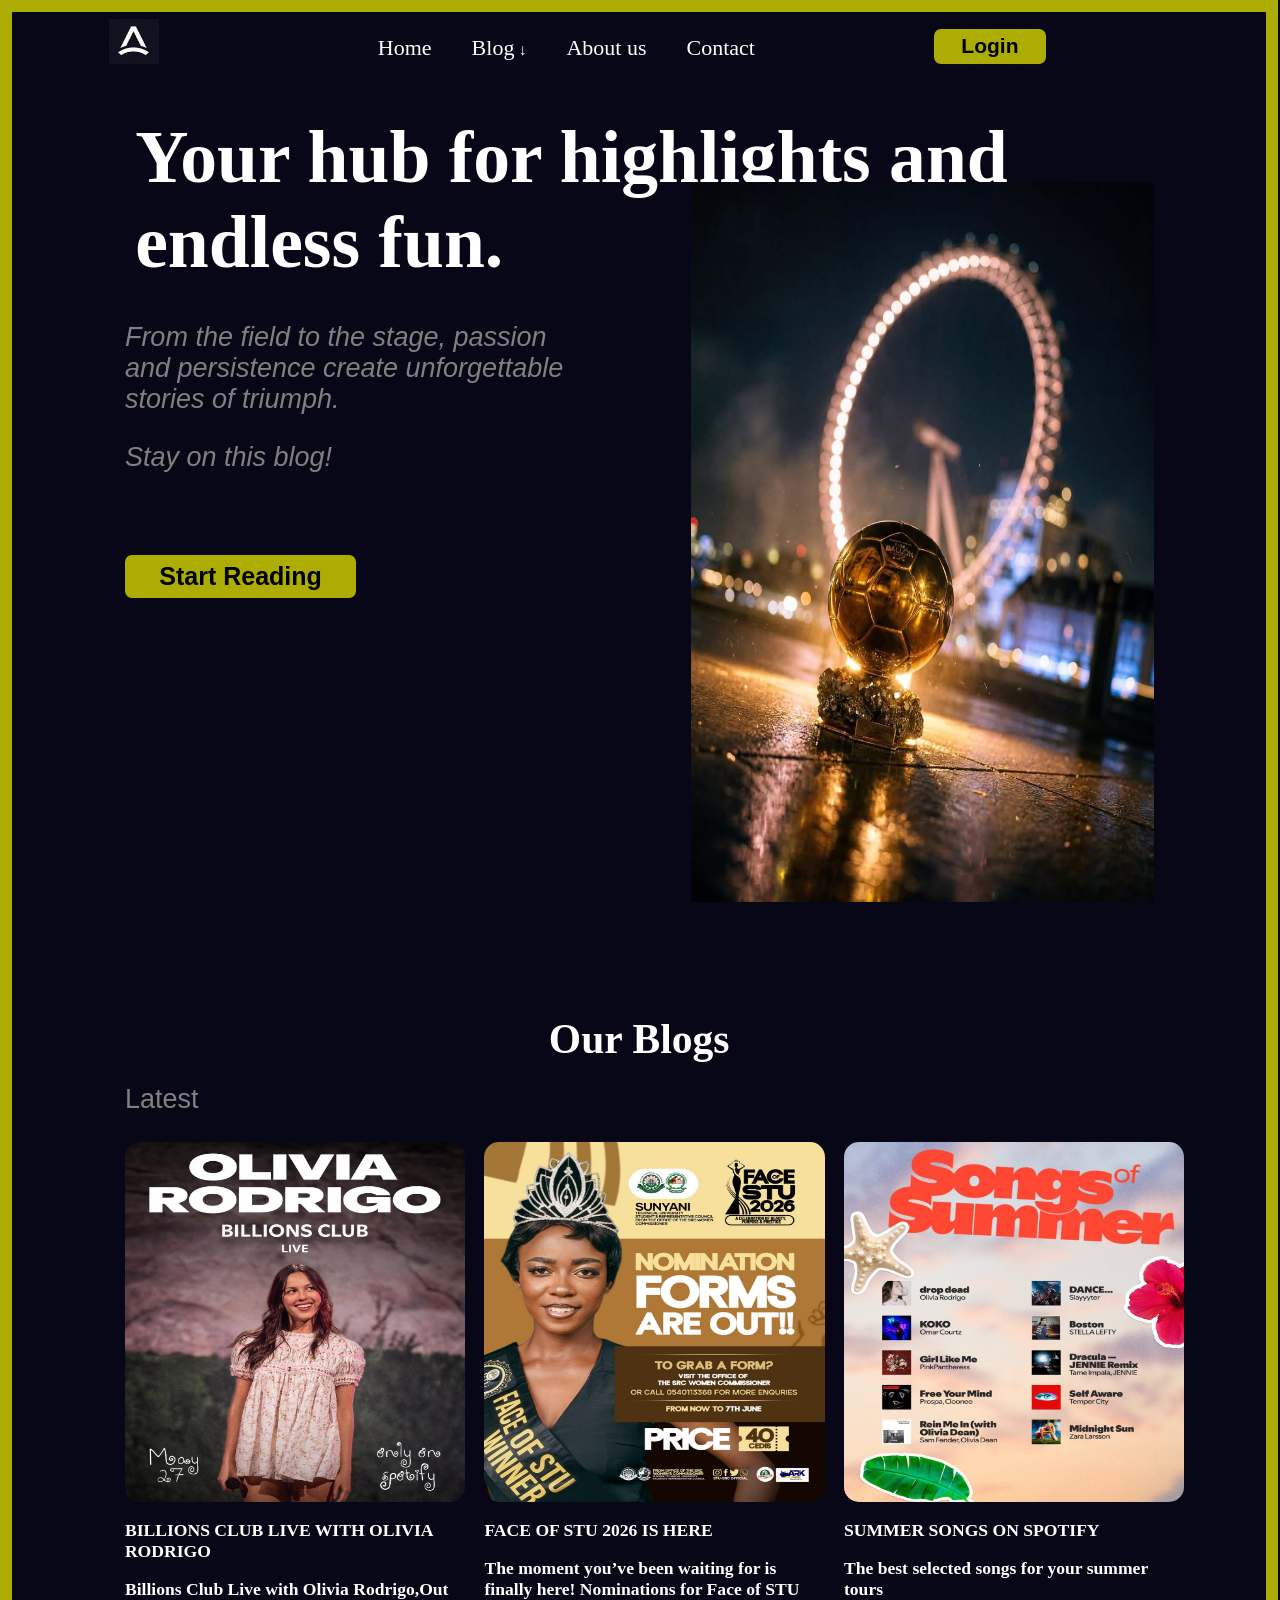
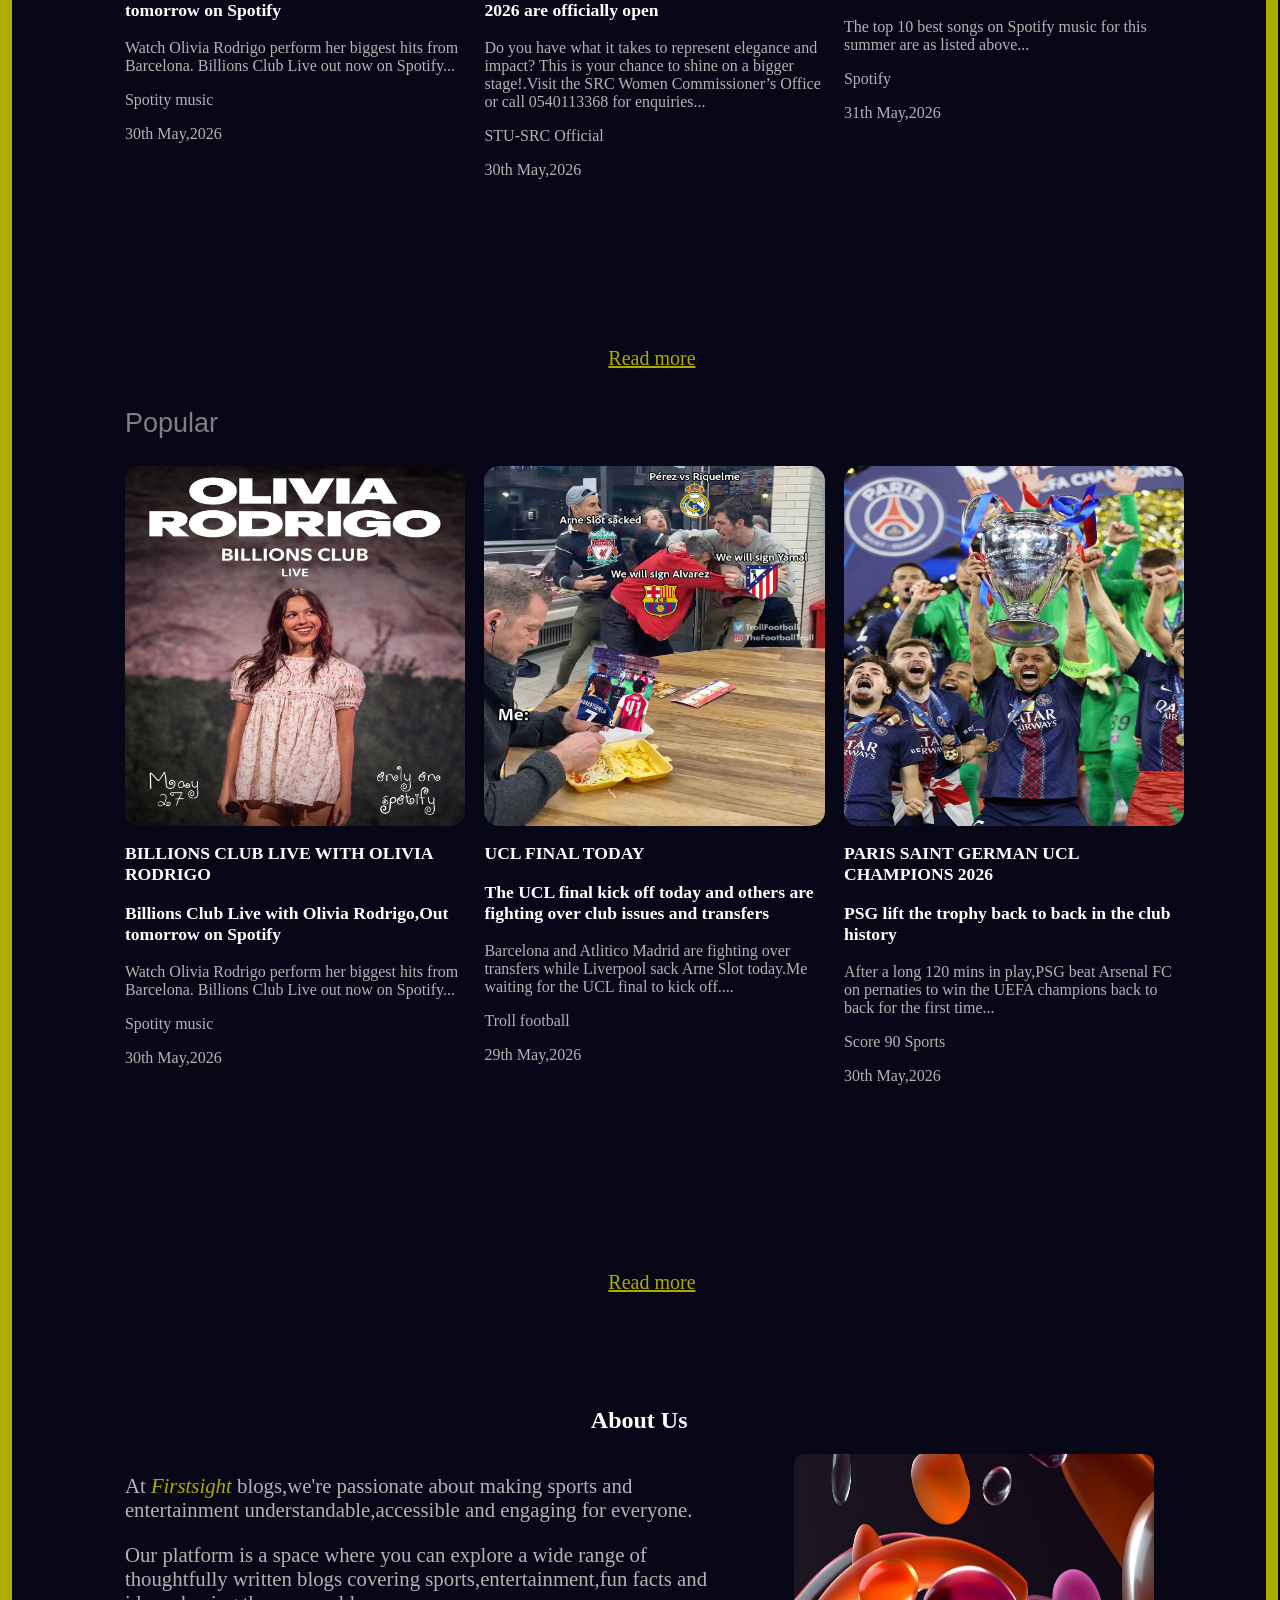
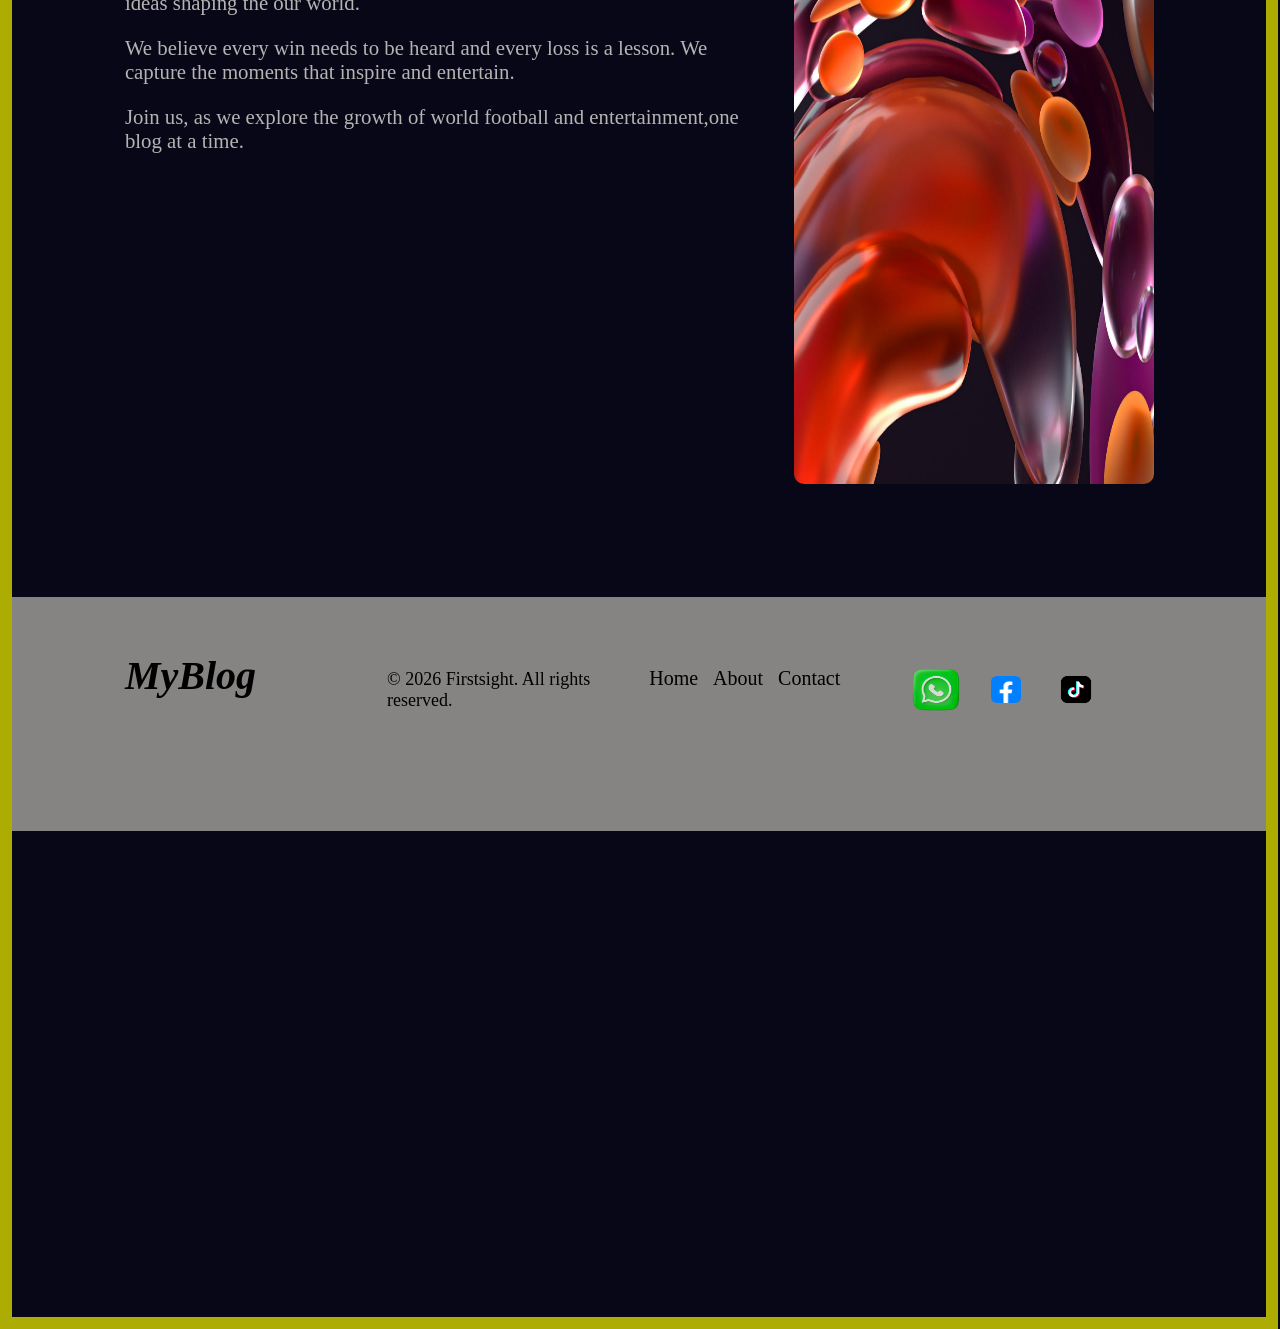
==== commit 679b8ba9: "Total completion of the Login responsiveness" ====
--- a/index.html
+++ b/index.html
@@ -271,13 +271,4 @@
  3:Topic sentence
  4:About the blog
  5:Sender
- 6:Date and time. -->
-
-
-      <!-- <p>“Celebrate every win, learn from every loss—sports and entertainment fuel resilience and joy</p> -->
-
-        <!-- 
-        <p>From the field to the stage, passion and persistence create unforgettable stories of triumph</p> -->
-
-<!-- 
-        <label for="WhatsAPP" id="whatsapp"><a href="https://wa.me/233549473295"></a><img src="Social-Media-Imges/WhatsApp.webp" alt=""></label> -->
+ 6:Date and time. -->
--- a/Responsiveness/Mobile414_Responsive.css
+++ b/Responsiveness/Mobile414_Responsive.css
@@ -169,14 +169,17 @@
         gap: 5px;
     }
 
+
+
     /* The Login Responsiveness start here */
-    .container{
+
+    .login-container{
         width: 100%;
         margin-top: 10%;
         box-shadow: none;
     }
-
-    h1{
+ 
+    #login-text{
         font-size: 2.9rem;
     }
 
@@ -188,12 +191,12 @@
         border-radius: 18px;
     }
 
-    #image-box{
+    #login-image-box{
         width: 70px;
         height: 70px;
     }
 
-    .container #forgot-password{
+    .login-container #forgot-password{
         font-size: 28px;
         margin-left: 8%;
     }
@@ -202,21 +205,27 @@
         margin-bottom: 15px;
     }
 
-    #login-btn{
+    #llogin-btn{
         width: 95%;
-        height:58px;
+        height:60px;
         margin-left: 4%;
         font-size: 35px;
         border-radius: 18px;
     }
 
-    p{
+    #no-account{
         font-size: 28px;
-        margin-left: -12%;
+        margin-top: 50px;
+        margin-bottom: 10px;
     }
 
     #password{
         margin-bottom: 1px;
+    } 
+
+    .login-container #sign-up{
+        font-size: 30px;
+        margin-left: 38%;
     }
 
 }
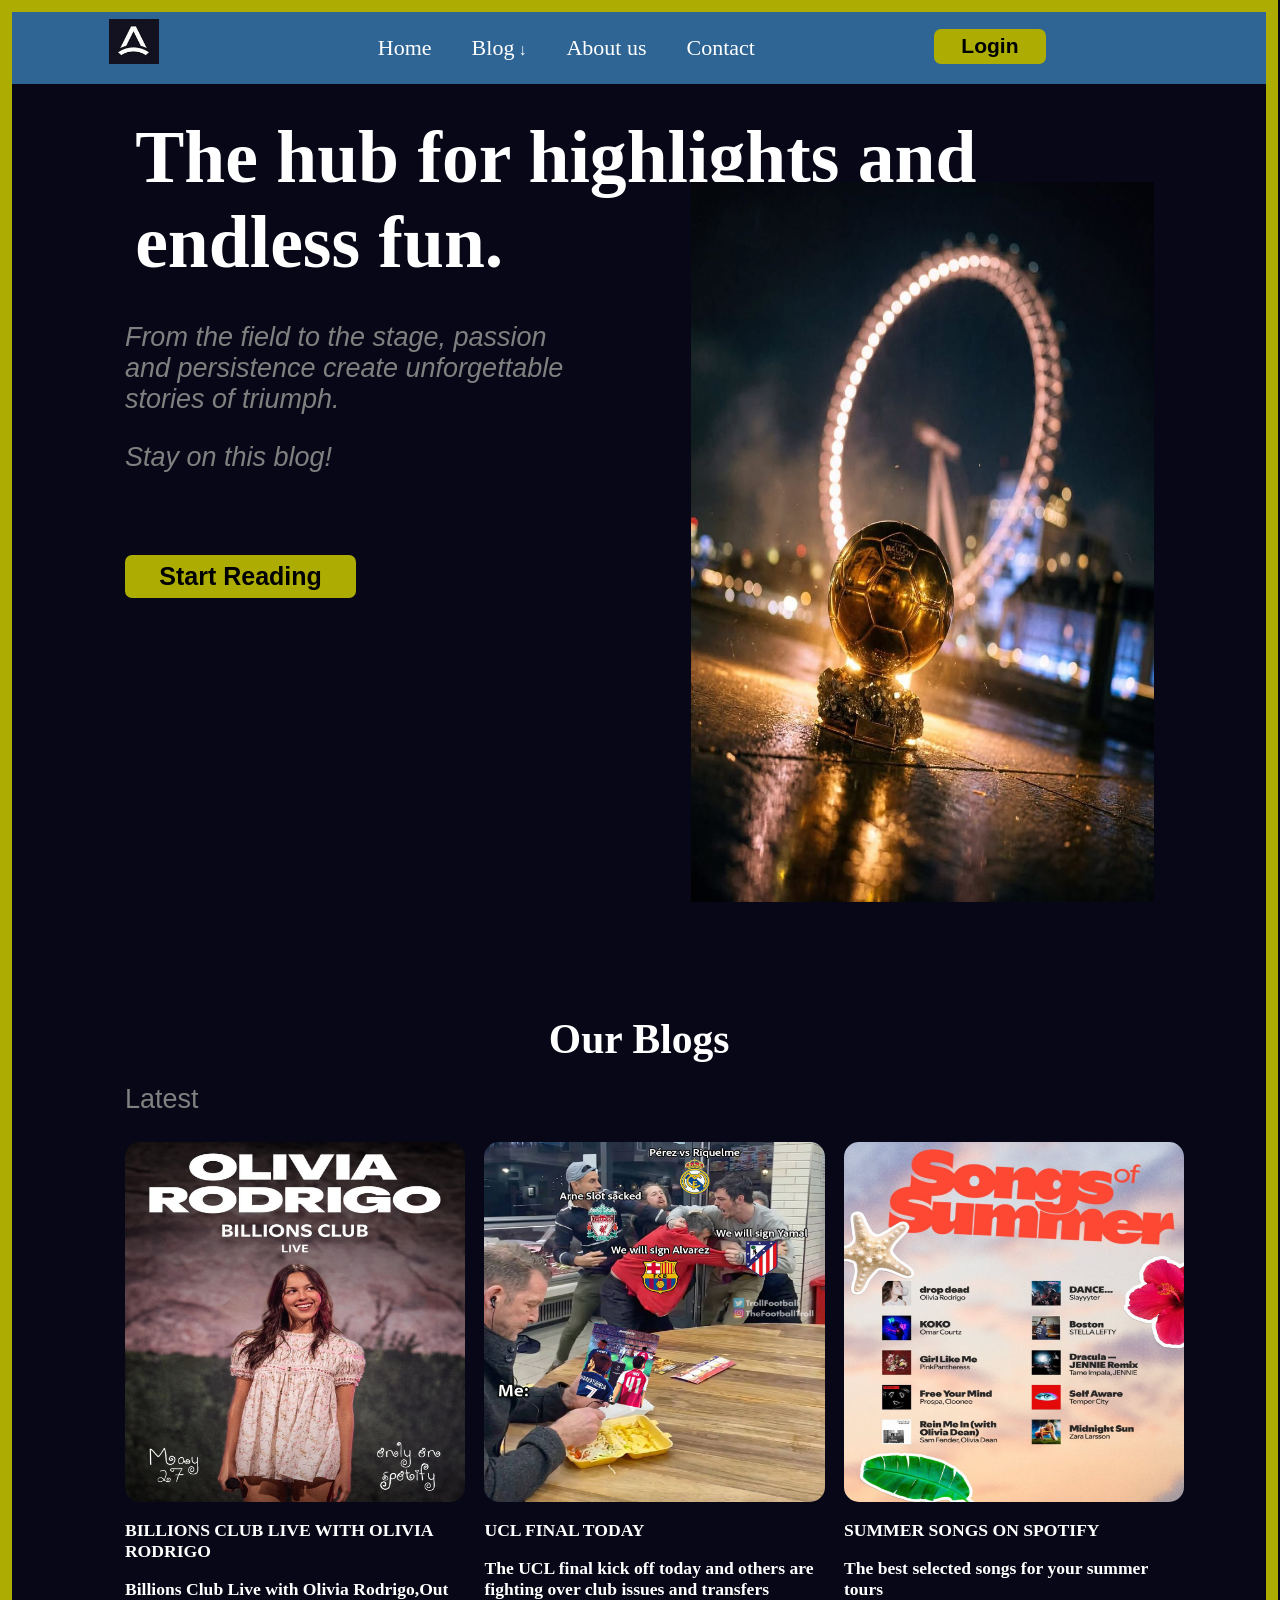
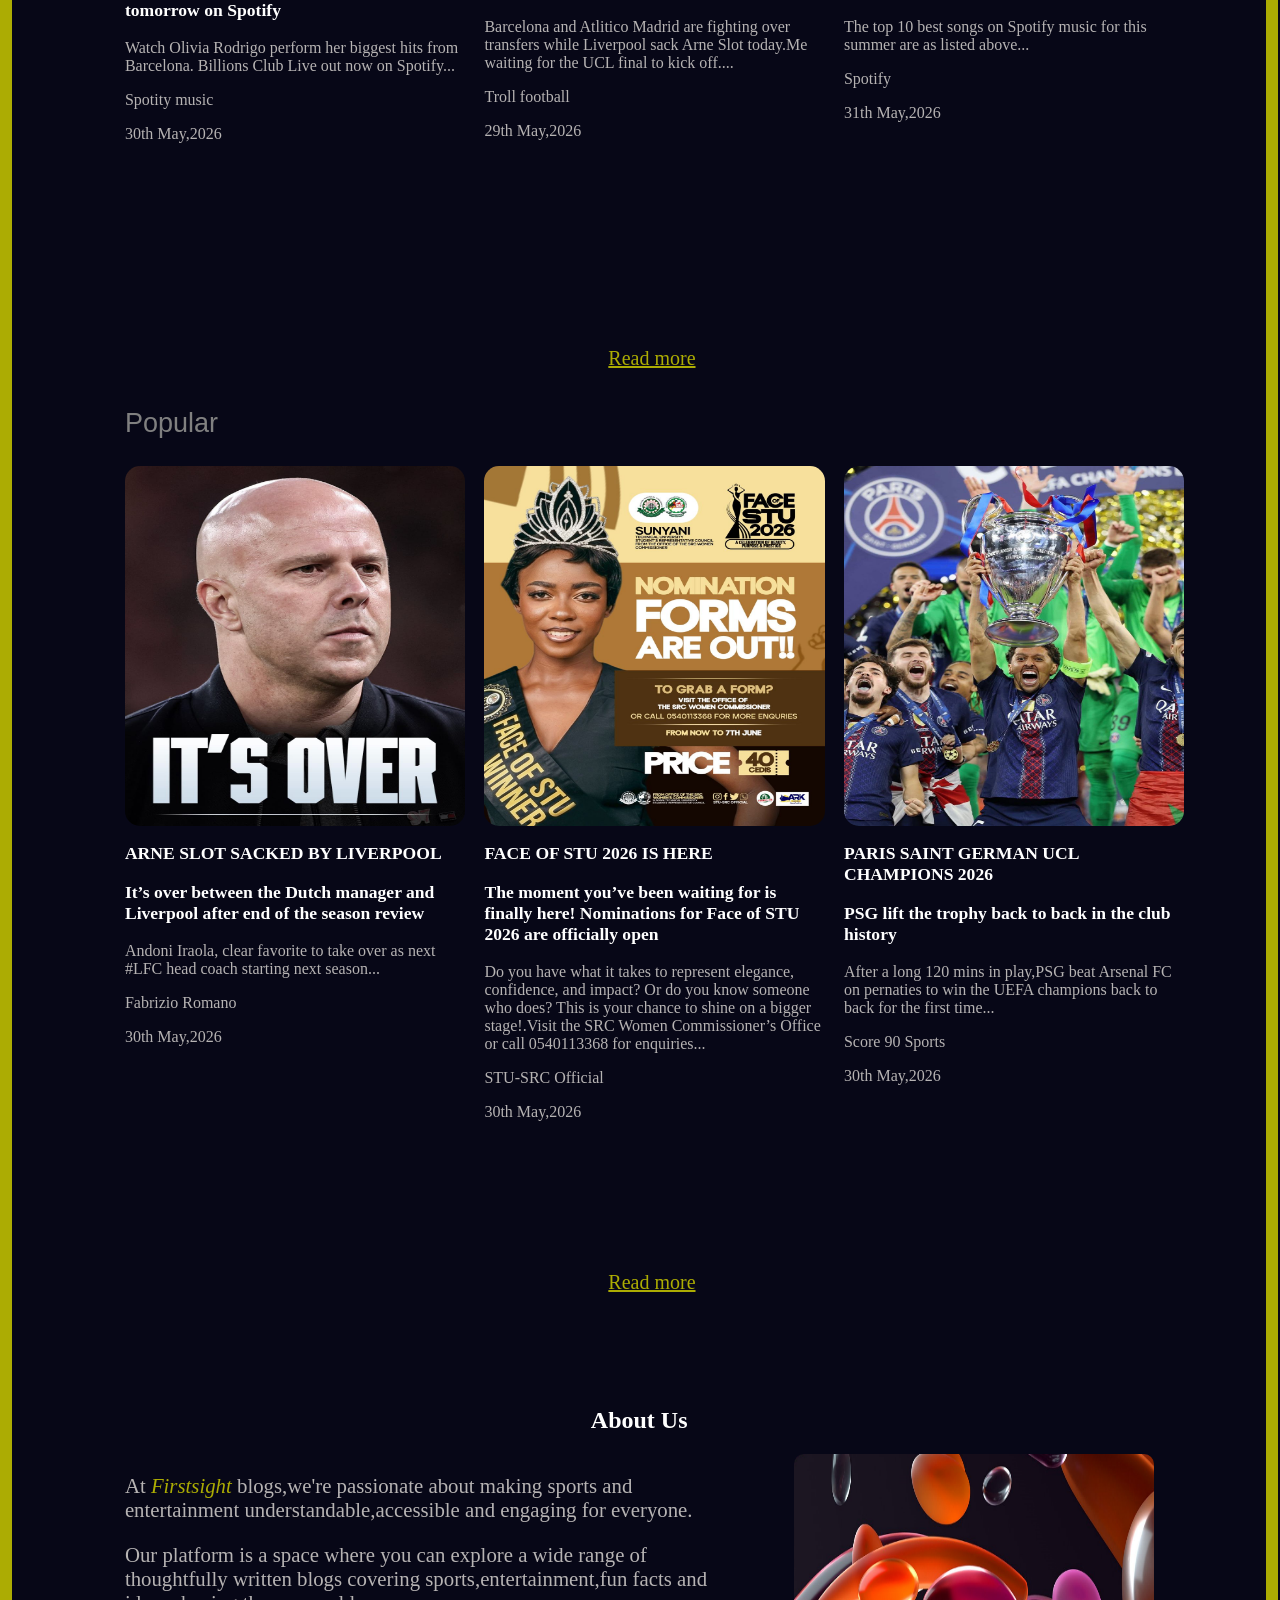
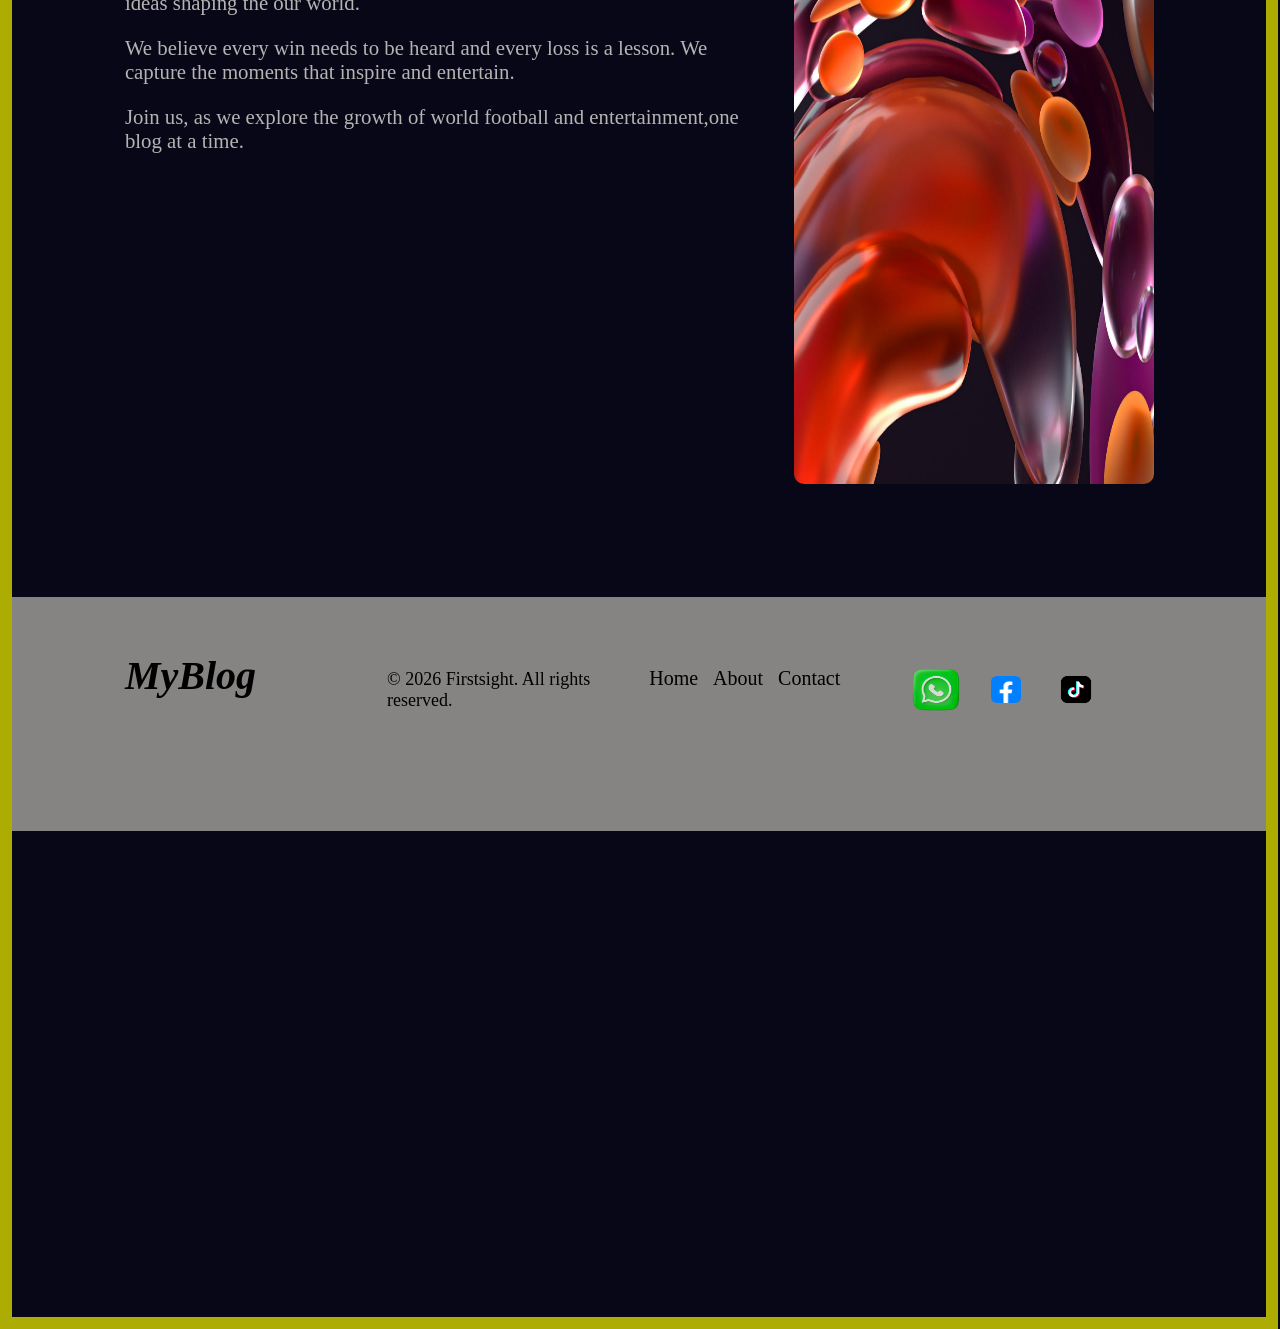
==== commit 91fc1741: "I'm lost here" ====
--- a/index.html
+++ b/index.html
@@ -40,7 +40,7 @@
             </ul>
 
             <!-- Login link to either login og signin to the website  -->
-            <button><a href="Login.html" id="login-btn">Login</a></button>
+            <button><a href="Login.html" target="_blank" id="login-btn">Login</a></button>
 
             <!-- The burgar sign on the Mobile size -->
             <button id="burgar">☰</button>
@@ -50,7 +50,7 @@
         <header>
 
             <!-- A big header message on the page -->
-            <h1>Your hub for highlights and endless fun.</h1>
+            <h1>The hub for highlights and endless fun.</h1>
 
             <!-- Two containers,one at the left and other at right.With a text and a picture at the other side. -->
             <div class="two-containers">
--- a/Navbar.css
+++ b/Navbar.css
@@ -14,13 +14,14 @@
 nav{
     display: flex;
     justify-content: space-around;
-    background-color:  rgb(7, 7, 23);
+    background-color:  rgb(8, 8, 206);
     padding: 7px;
     box-sizing: border-box;
     /* top: 2%;
     position: fixed;
     width: 98%;
     margin-left: -0.001%; */
+    background-color: rgb(47, 101, 148);
 } 
 
 img{
--- a/Responsiveness/Mobile414_Responsive.css
+++ b/Responsiveness/Mobile414_Responsive.css
@@ -228,4 +228,59 @@
         margin-left: 38%;
     }
 
+
+
+
+    /* The SignUp Responsiveness also start here */
+    .signup-container{
+        width: 100%;
+        margin-top: 3%;
+        box-shadow: none;
+    }
+
+    #sign-up{
+        font-size: 2.9rem;
+    }
+
+    .input{
+        width: 95%;
+        margin-left: 4%;
+        height: 60px;
+        font-size: 30px;
+        border-radius: 18px;
+    }
+
+    #signup-image-box{
+        width: 70px;
+        height: 70px;
+    }
+
+    #username{
+        margin-bottom: 15px;
+    }
+
+    #password{
+        margin-bottom: 15px;
+    }
+
+    #email{
+        margin-bottom: 15px;
+    }
+
+    #sign-up-btn{
+        width: 95%;
+        height:60px;
+        margin-left: 4%;
+        font-size: 35px;
+        border-radius: 18px;
+    }
+
+    #has-account{
+        font-size: 1.8rem;
+        margin-bottom: 8px;
+    }
+
+    .signup-container #login{
+        font-size: 2.1rem;
+    }
 }
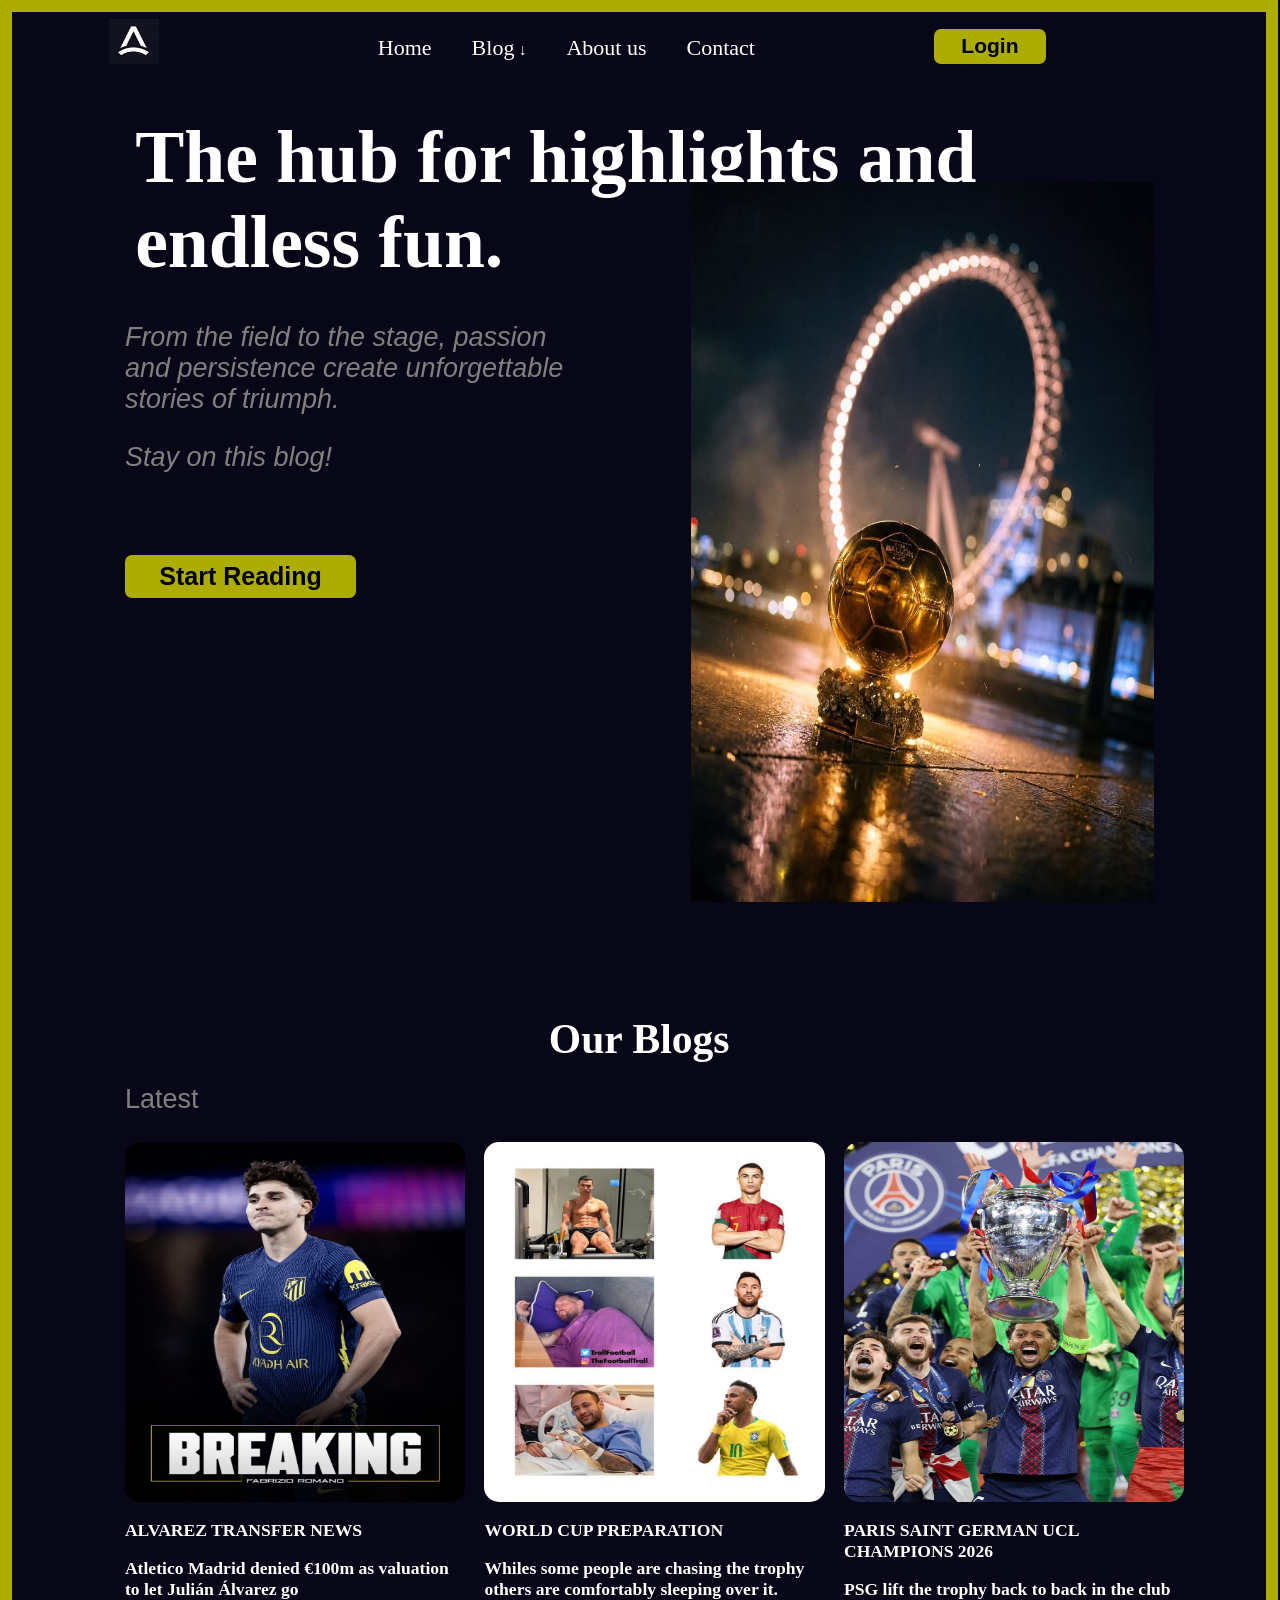
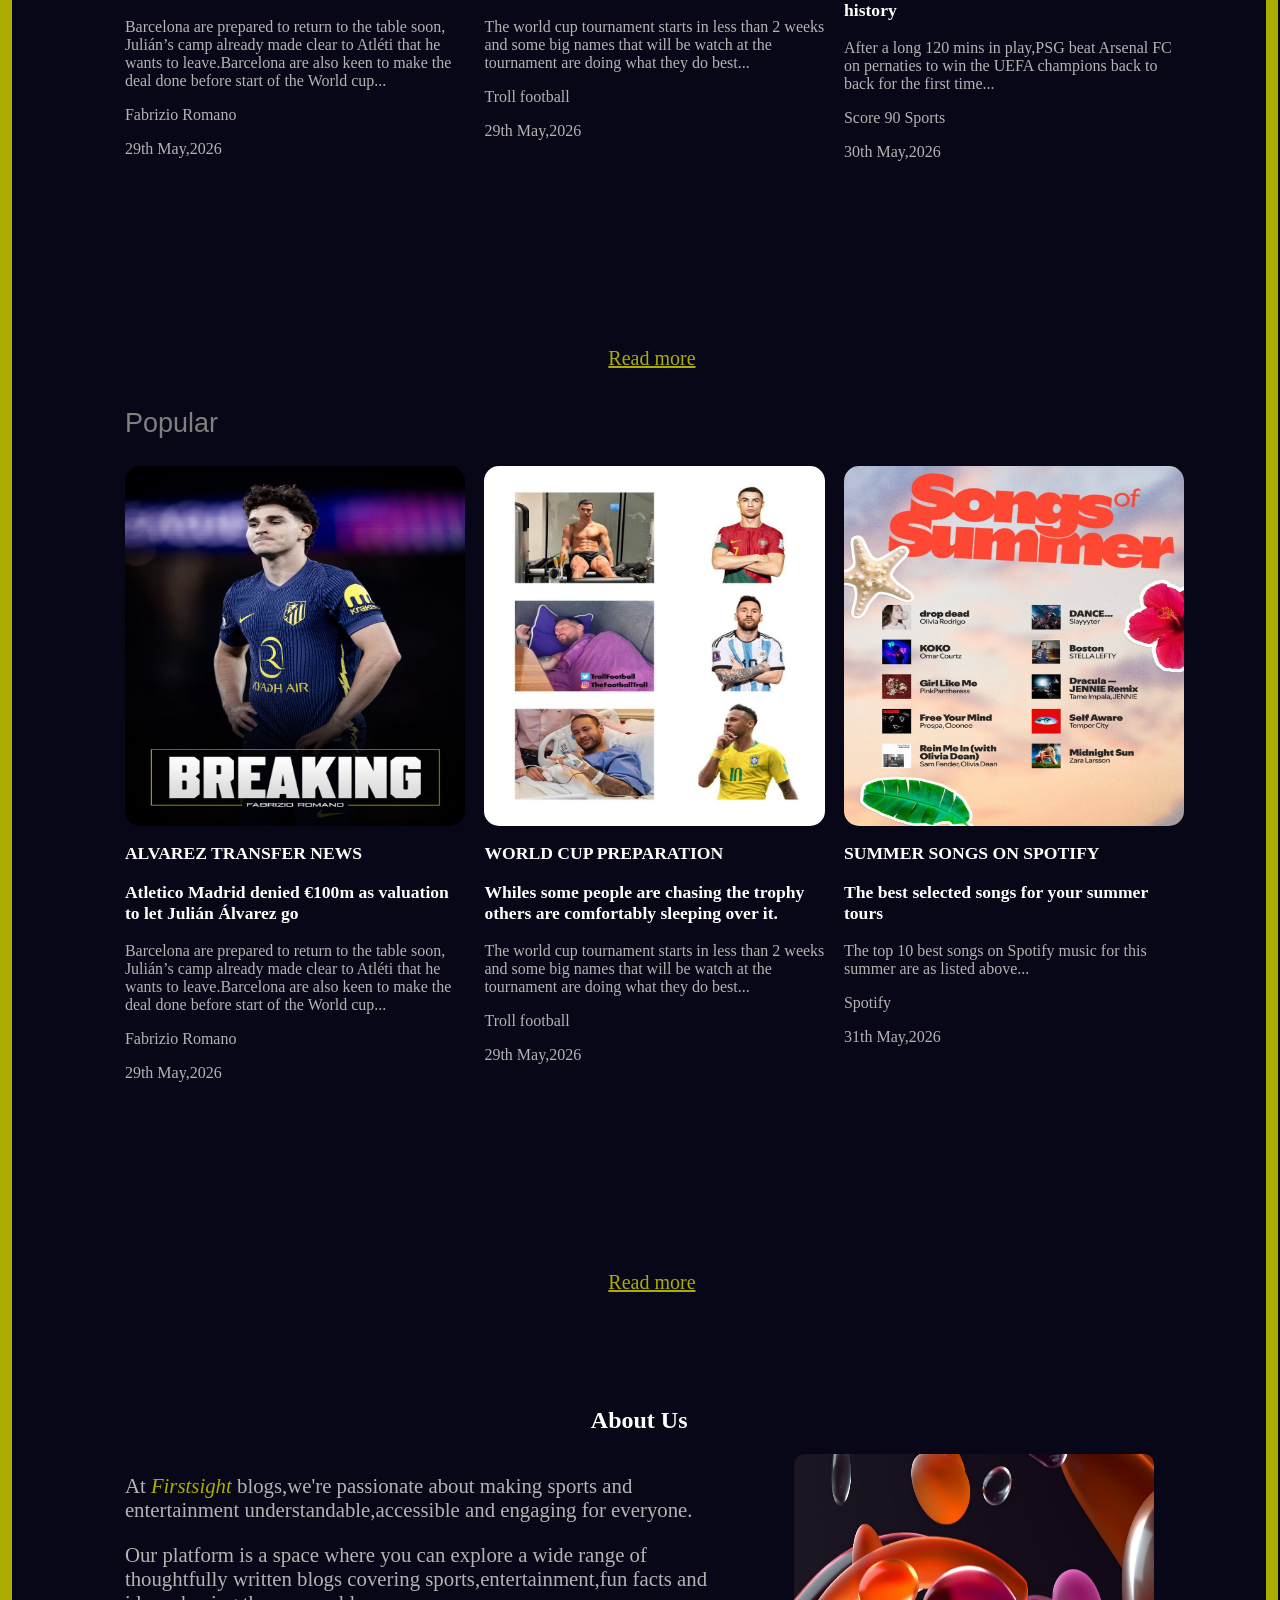
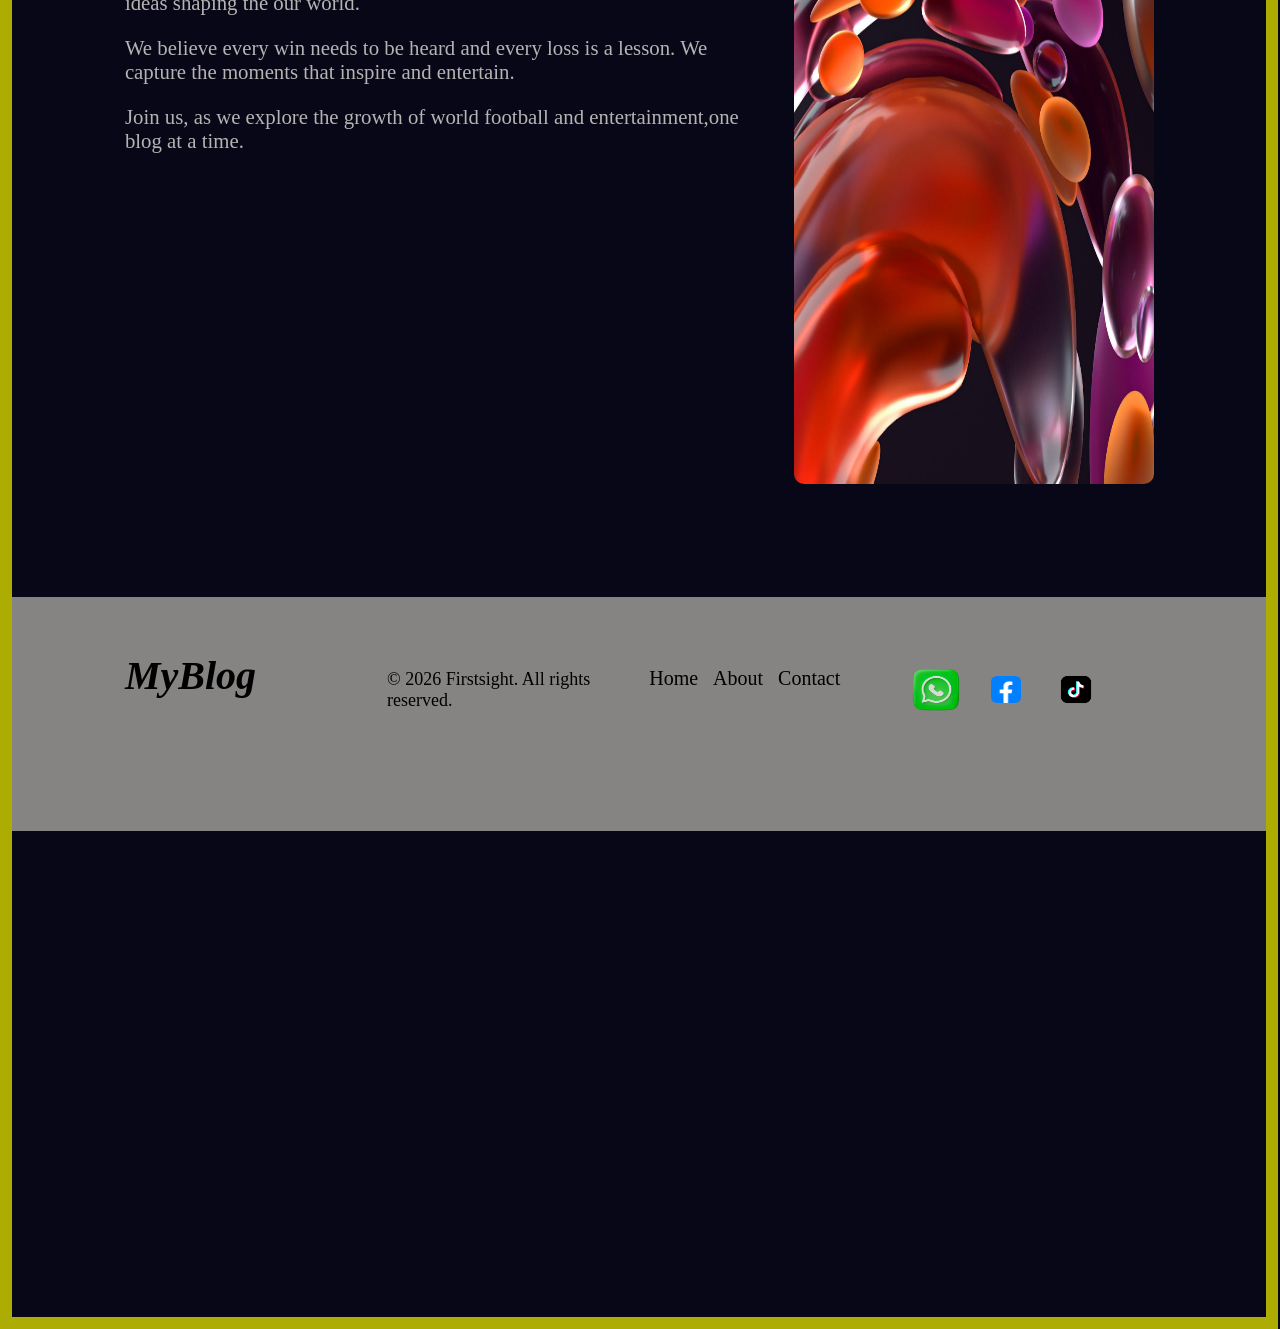
==== commit 98eeeded: "Started cleaning the code by grouping all the Style files in a single Folder" ====
--- a/index.html
+++ b/index.html
@@ -5,18 +5,18 @@
     <meta name="viewport" content="width=device-width, initial-scale=1.0">
     <title>Firstsight.com</title>
 
-    <link rel="stylesheet" href="Navbar.css">
-    <link rel="stylesheet" href="Header.css">
-    <link rel="stylesheet" href="Latestsection.css">
-    <link rel="stylesheet" href="Popularsection.css">
-    <link rel="stylesheet" href="AboutUs.css">
-    <link rel="stylesheet" href="Footer.css">
+    <link rel="stylesheet" href="styleSheets/Navbar.css">
+    <link rel="stylesheet" href="styleSheets/Header.css">
+    <link rel="stylesheet" href="styleSheets/Latestsection.css">
+    <link rel="stylesheet" href="styleSheets/Popularsection.css">
+    <link rel="stylesheet" href="styleSheets/AboutUs.css">
+    <link rel="stylesheet" href="styleSheets/Footer.css">
     <link rel="stylesheet" href="Responsiveness/Mobile414_Responsive.css">
     <link rel="stylesheet" href="Responsiveness/Mobile428_Responsive.css">
     <link rel="stylesheet" href="Responsiveness/Mobile360_Responsive.css">
     <link rel="stylesheet" href="Responsiveness/Mobile375_Responsive.css">
     <link rel="stylesheet" href="Responsiveness/Mobile390_Responsive.css">
-    <!-- <link rel="stylesheet" href="Login_Mobile414_Responsive"> -->
+    <link rel="stylesheet" href="Login_Mobile414_Responsive">
     
 </head>
 <body>
--- a/styleSheets/Navbar.css
+++ b/styleSheets/Navbar.css
@@ -0,0 +1,79 @@
+/* There's a picture frame on the whole web page */
+.picture-frame{
+    border:  12px solid rgb(172, 172, 3);
+    width: 98%;
+    height: 500.5vh;
+}
+
+body{
+    margin: 0%;
+    background-color: rgb(7, 7, 23);
+    color: white;
+}
+
+nav{
+    display: flex;
+    justify-content: space-around;
+    background-color: rgb(7, 7, 23);
+    padding: 7px;
+    box-sizing: border-box;
+    /* top: 2%;
+    position: fixed;
+    width: 98%;
+    margin-left: -0.001%; */
+    /* background-color: rgb(47, 101, 148); */
+} 
+
+img{
+    width: 50px;
+    height: 45px;
+}
+
+ul{
+    display: flex;
+    gap: 40px;
+}
+
+ul li{
+    list-style: none;
+}
+
+ul li a{
+    text-decoration: none;
+    color: white;
+    font-size: 22px;
+}
+
+ul li a:hover{
+    text-decoration: underline rgb(239, 239, 91);
+    font-weight: bold;
+}
+
+.arrow-down{
+    color: white;
+}
+
+nav button {
+    width: 9%;
+    height: 35px;
+    margin-top: 0.8%;
+    background-color: rgb(172, 172, 3);
+    border-radius: 7px;
+    border: none;
+    margin-right: 10%;
+    font-weight: bold;
+}
+
+nav button a{
+    text-decoration: none;
+    font-size: 21px;
+    color: black;
+}
+
+/* Working on the Responsiveness */
+#burgar{
+    display: none;
+}
+
+
+
--- a/styleSheets/Header.css
+++ b/styleSheets/Header.css
@@ -0,0 +1,57 @@
+header {
+    margin: 9%;
+}
+
+header h1{
+    margin: 1%;
+    font-size: 4.6rem;
+    font-weight: bold;
+    margin-top: -8%;
+}
+
+/* The two main containers */
+.two-containers{
+    display: flex;
+    justify-content: space-between;
+}
+
+.left-container{
+    width: 45%;
+    height: 60vh;
+}
+
+.left-container p{
+    font-size: 27px;
+    font-family: Arial, Helvetica, sans-serif;
+    font-style: italic;
+    color: gray;
+}
+
+#start-reading_btn{
+    width: 50%;
+    padding: 7px;
+    font-size: 25px;
+    border-radius: 7px;
+    font-weight: bold;
+    background-color: rgb(172, 172, 3);
+    border: none;
+    cursor: pointer;
+    margin-top: 12%;
+}
+
+/* The Right side of the div
+It contains an image. */
+.right-container{
+    margin-top: -11%;
+    width: 45%;
+    height: 80vh;
+    background-image: url(../Images/Header-Image/Header.jpeg);
+    background-size: 100% 100%;
+    backdrop-filter: blur(10%);
+}
+
+#blogs{
+    text-align: center;
+    font-weight: bold;
+    font-size: 2.6rem;
+}
--- a/styleSheets/Latestsection.css
+++ b/styleSheets/Latestsection.css
@@ -0,0 +1,69 @@
+#latest-section{
+    margin: 9%;
+    margin-top: -0.5%;
+}
+
+#latest{
+    font-size: 27px;
+    font-family: Arial, Helvetica, sans-serif;
+    color: gray;
+}
+
+.containers{
+    display: grid;
+    grid-template-columns: repeat(3,1fr);
+    gap: 50px;
+    margin-bottom: 40px;
+}
+
+.container{
+    width: 110%;
+    height: 85vh;
+    border-radius: 15px;
+}
+
+/* Each blog content */
+.image-box{
+    /* border: 2px solid white; */
+    height: 40vh;
+    border-radius: 15px;
+
+}
+
+.image-box img{
+    width: 100%;
+    background-size: cover;
+    height: 40vh;
+    border-radius: 15px;
+}
+
+.name{
+    font-size: 1.1rem;
+    font-weight: bold;
+}
+
+.topic-sentence{
+    font-size: 1.1rem;
+    font-weight: bold;
+}
+
+.about{
+    font-size: 1rem;
+    color: rgb(182, 179, 179);
+}
+
+.sender-name{
+    font-size: 1rem;
+    color: rgb(182, 179, 179);
+}
+
+.date-time{
+    font-size: 1rem;
+    color: rgb(182, 179, 179);  
+}
+
+#latest-section a{
+    margin-left: 47%;
+    font-size: 20px;
+    color: rgb(172, 172, 3);;
+}
--- a/styleSheets/Popularsection.css
+++ b/styleSheets/Popularsection.css
@@ -0,0 +1,69 @@
+#popular-section{
+    margin: 9%;
+    margin-top: -6%;
+}
+
+#popular{
+    font-size: 27px;
+    font-family: Arial, Helvetica, sans-serif;
+    color: gray;
+}
+
+/* .containers{
+    display: grid;
+    grid-template-columns: repeat(3,1fr);
+    gap: 50px;
+    margin-bottom: 50px;
+} */
+
+/* .container{
+    border: 2px solid white;
+    width: 110%;
+    height: 85vh;
+    border-radius: 15px;
+} */
+
+/* Each blog content */
+/* .image-box{
+    border: 2px solid white;
+    height: 40vh;
+    border-radius: 15px;
+
+} */
+
+/* .image-box img{
+    width: 100%;
+    background-size: 100% 100%;
+    height: 40vh;
+    border-radius: 15px;
+} */
+
+/* .name{
+    font-size: 1.2rem;
+    font-weight: bold;
+} */
+
+/* .topic-sentence{
+    font-size: 1.2rem;
+} */
+
+/* .about{
+    font-size: 1rem;
+    color: rgb(182, 179, 179);
+} */
+
+/* .sender-name{
+    font-size: 1rem;
+    color: rgb(182, 179, 179);
+} */
+
+/* .date-time{
+    font-size: 1rem;
+    color: rgb(182, 179, 179);  
+} */
+
+#popular-section a{
+    margin-left: 47%;
+    font-size: 20px;
+    color: rgb(172, 172, 3);;
+}
--- a/styleSheets/AboutUs.css
+++ b/styleSheets/AboutUs.css
@@ -0,0 +1,45 @@
+#about-us-section h1{
+    text-align: center;
+    font-weight: bold;
+}
+
+#about-us-section{
+    margin: 9%;
+}
+
+.about-us-containers{
+    display: flex;
+    justify-content: space-between;
+}
+
+#message{
+    /* border: 2px solid white; */
+    width: 60%;
+    height: 70vh;   
+}
+
+#message p{
+    font-size: 1.3rem;
+    color: rgb(182, 179, 179);
+}
+
+#firstsight{
+    font-style: italic;
+    color: rgb(172, 172, 3);
+}
+
+#image{
+    /* border: 2px solid white; */
+    width: 35%;
+    height: 70vh;   
+}
+
+
+/* The About Us Image */
+#about-us-image{
+    width: 100%;
+    height: 70vh;
+    background-size: 100% 100%;
+    border-radius: 10px;
+}
+
--- a/styleSheets/Footer.css
+++ b/styleSheets/Footer.css
@@ -0,0 +1,53 @@
+footer{
+    background-color: rgb(134, 131, 131);
+    height: 26vh;
+    color: black;
+    width: 100%;
+}
+
+.footer-column{
+    display: grid;
+    grid-template-columns: repeat(4,1fr);
+    margin: 9%;
+    gap: 20px;
+}
+
+.column{
+    margin-top: 12%;
+}
+
+#my-blog{
+    font-size: 20px;
+    font-style: italic;
+}
+
+#copyright{
+    margin-top: 30%;
+    font-size: 18px;
+}
+
+#link a{
+    text-decoration: none;
+    font-size: 20px;
+    color: black;
+    
+}
+
+#link{
+    margin-top: 29%;
+    display: flex;
+    gap: 15px;
+}
+
+#link a:hover{
+    text-decoration: underline  rgb(172, 172, 3);
+    font-weight: bold;
+}
+
+#media-icons{
+    margin-top: 29%;
+    display: flex;
+    gap: 20px;
+}
+
+
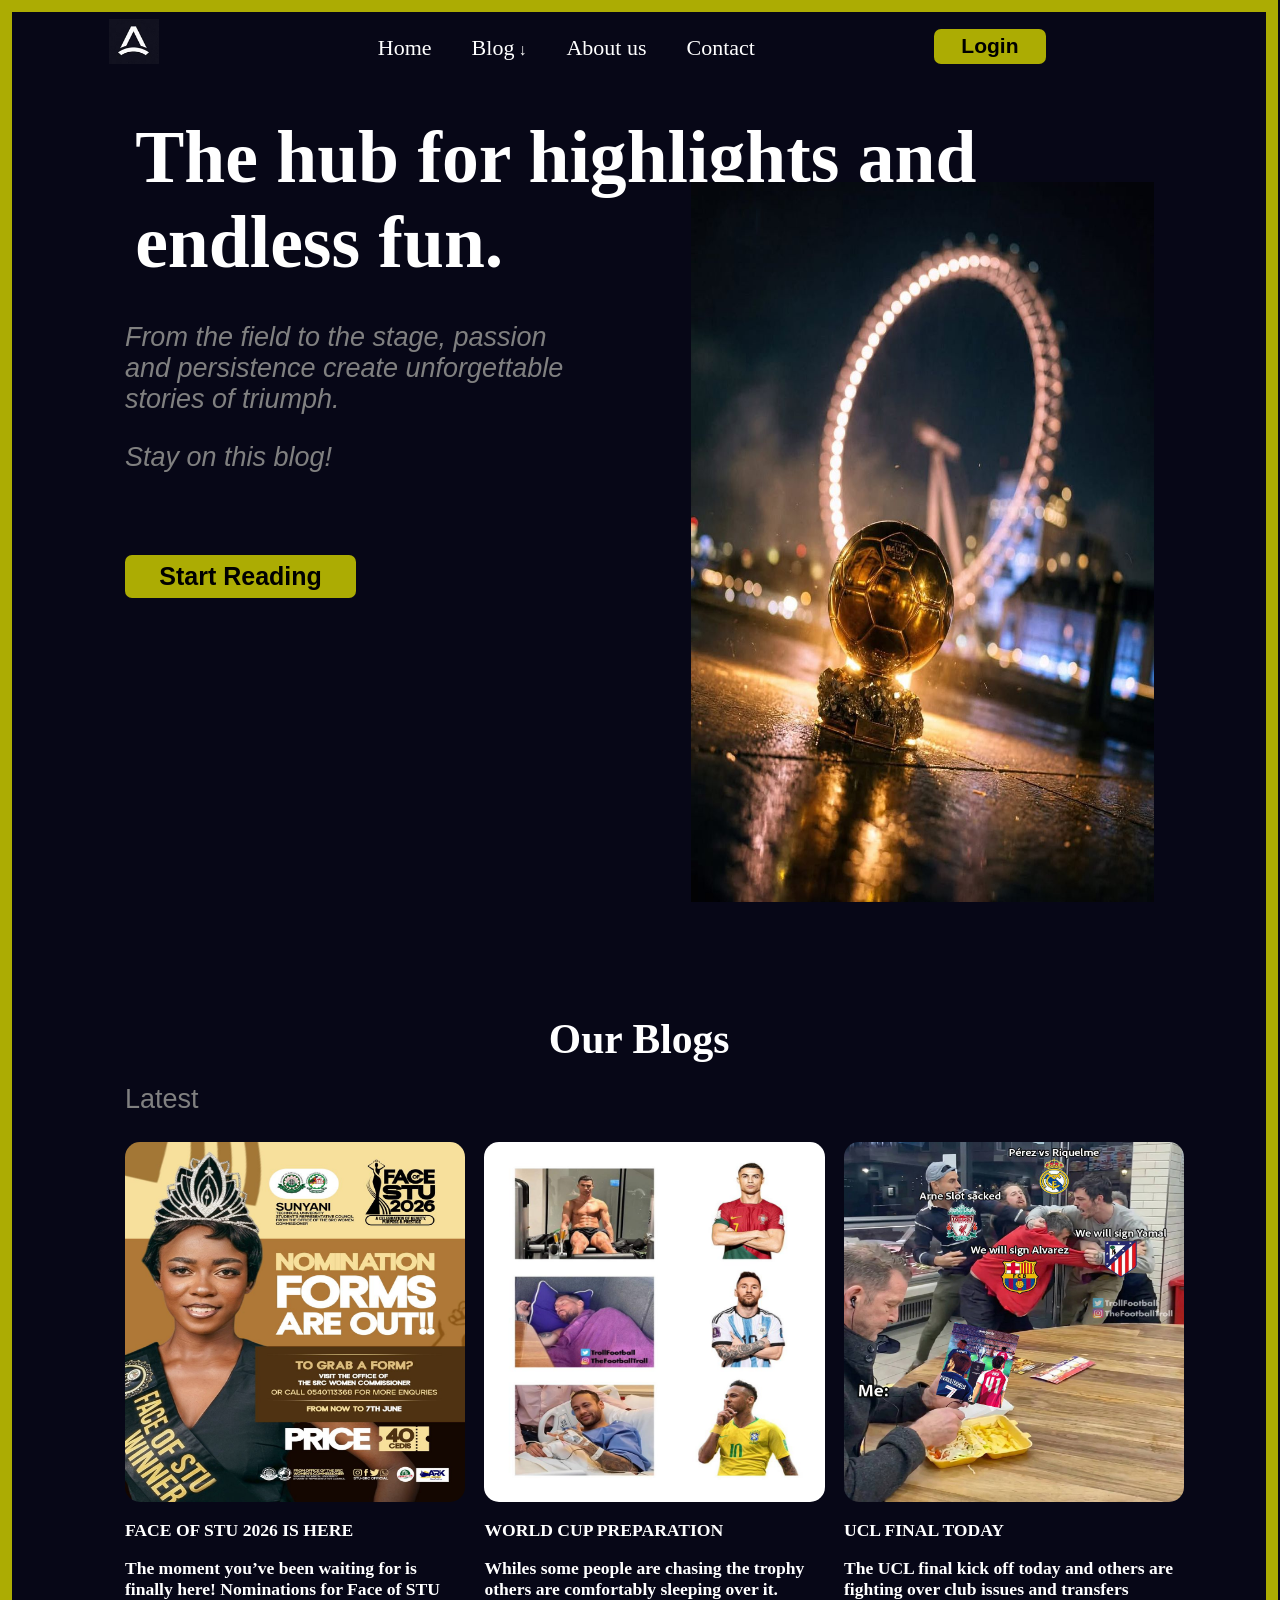
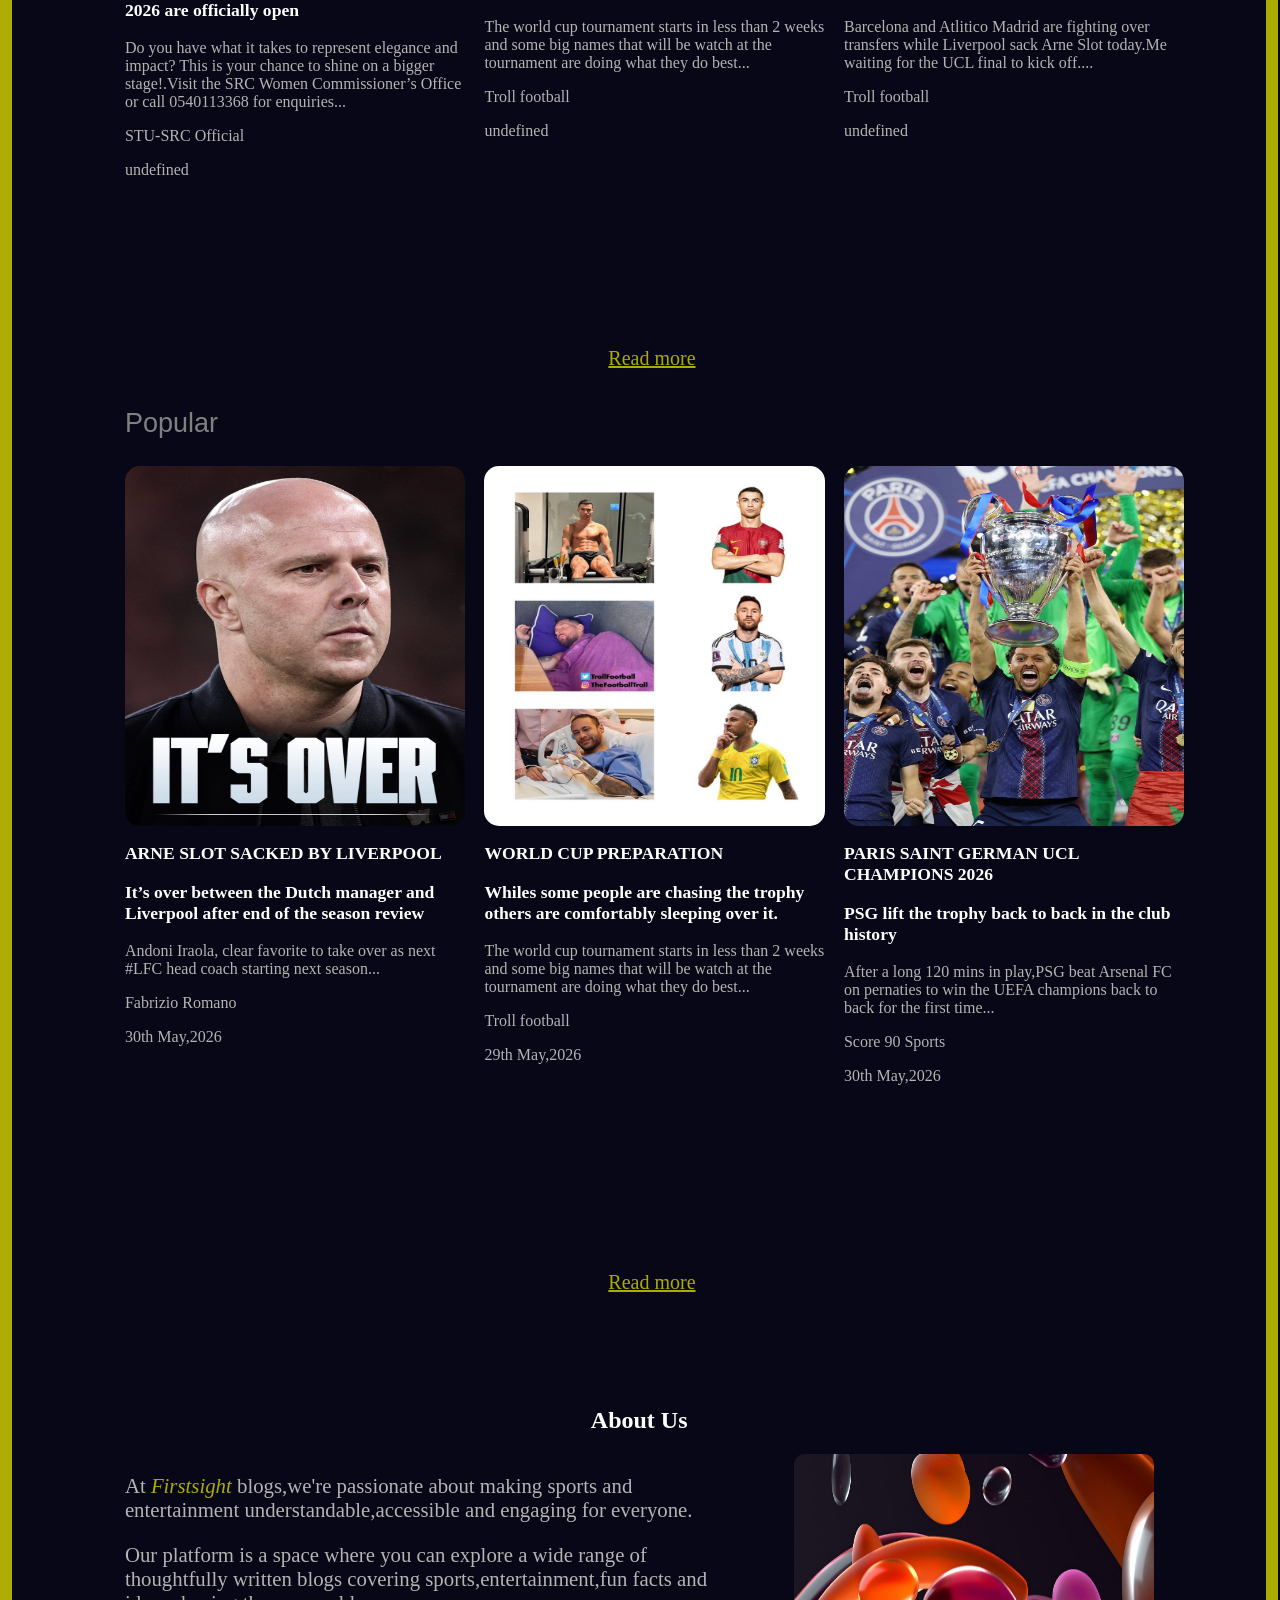
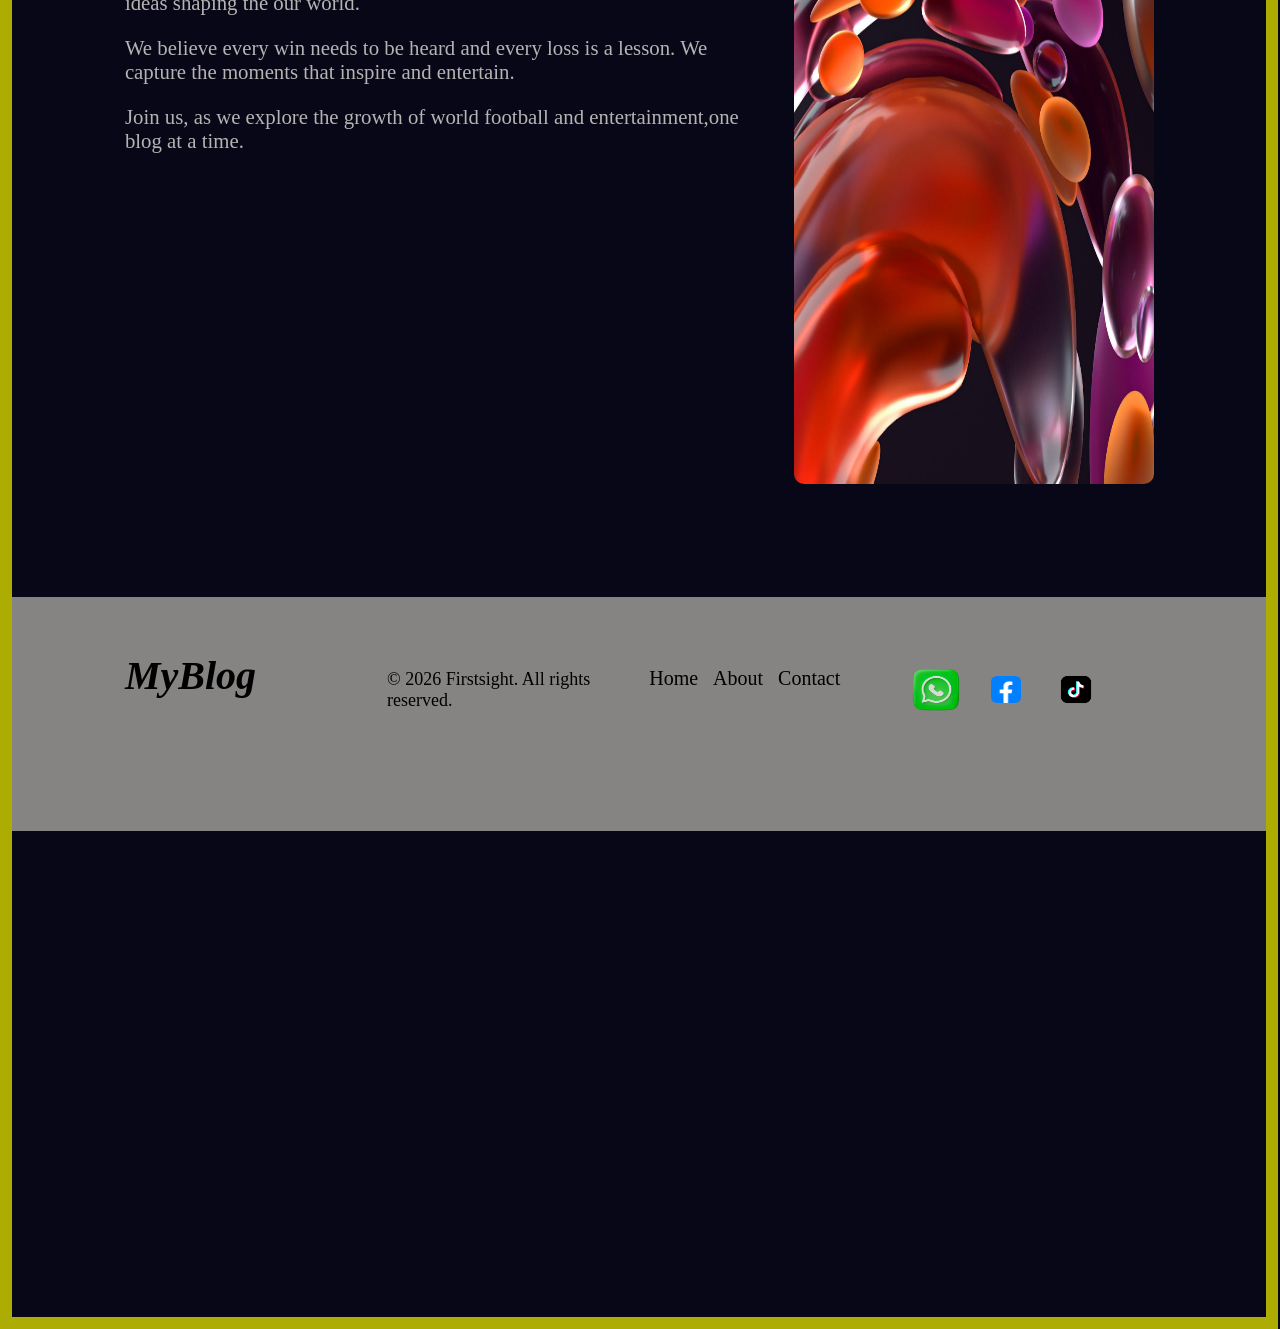
==== commit f5df8821: "Using ES Module to reduce naming conflict and make the code looks clean.Done with the latest blogs" ====
--- a/index.html
+++ b/index.html
@@ -16,7 +16,7 @@
     <link rel="stylesheet" href="Responsiveness/Mobile360_Responsive.css">
     <link rel="stylesheet" href="Responsiveness/Mobile375_Responsive.css">
     <link rel="stylesheet" href="Responsiveness/Mobile390_Responsive.css">
-    <link rel="stylesheet" href="Login_Mobile414_Responsive">
+    <!-- <link rel="stylesheet" href="Login_Mobile414_Responsive"> -->
     
 </head>
 <body>
@@ -77,58 +77,7 @@
 
             <p id="latest">Latest</p>
 
-            <div class="containers">
-                
-                <!-- Blog-1 -->
-                <div class="container" id="latest-container-one">
-                    
-                    <div class="image-box"><img src="" alt="oops" id="l-image1" ></div>
-
-                    <p id="l-name1" class="name"></p>
-
-                    <P id="l-topic-sentence1" class="topic-sentence"></P>
-
-                    <p id="l-about1" class="about"></p>
-
-                    <p id="l-sender1-name" class="sender-name"></p>
-
-                    <p id="l-date-time1" class="date-time"></p>
-
-                </div>
-
-                <!-- Blog-2 -->
-                <div class="container" id="latest-container-two">
-
-                    <div class="image-box"><img src="" alt="oops" id="l-image2" ></div>
-
-                    <p id="l-name2" class="name"></p>
-
-                    <P id="l-topic-sentence2" class="topic-sentence"></P>
-
-                    <p id="l-about2" class="about"></p>
-
-                    <p id="l-sender2-name" class="sender-name"></p>
-
-                    <p id="l-date-time2" class="date-time"></p>
-                </div>
-
-                <!-- Blog-3 -->
-                <div class="container" id="latest-container-three">
-
-                    <div class="image-box"><img src="" alt="oop" id="l-image3" ></div>
-
-                    <p id="l-name3" class="name"></p>
-
-                    <P id="l-topic-sentence3" class="topic-sentence"></P>
-
-                    <p id="l-about3" class="about"></p>
-
-                    <p id="l-sender3-name" class="sender-name"></p>
-
-                    <p id="l-date-time3" class="date-time"></p>
-                </div>
-
-            </div>
+            <div class="containers"></div>
 
             <!-- The Read more Link -->
             <a href="" id="read-more-latest">Read more</a> 
@@ -259,8 +208,8 @@
    
     </div>
     
-    <script src="index.js"></script>
-    <script src="LatestBlog.js"></script>
+    <script type="module"  src="index.js"></script>
+
     <script src="Popularsection.js"></script>
 </body>
 </html>
